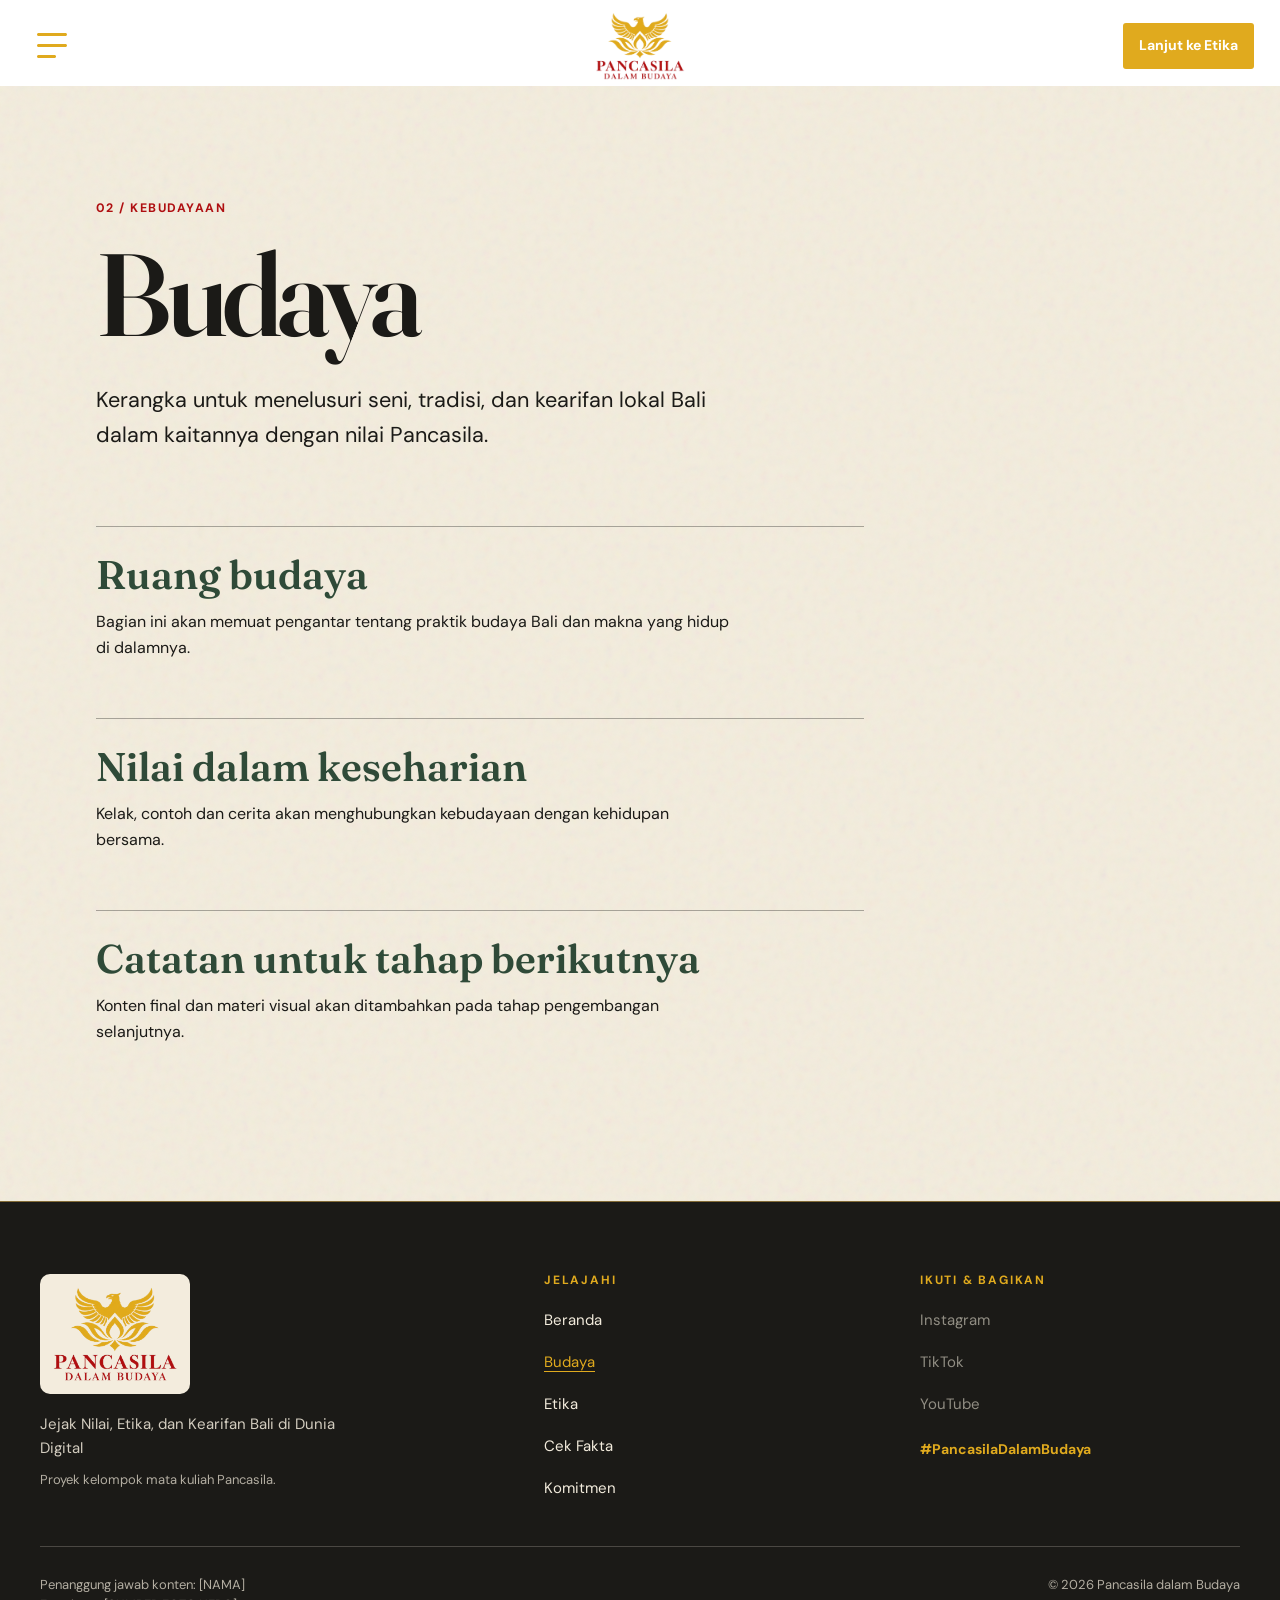
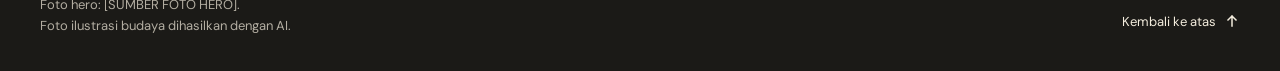
==== budaya.html @ e2a00310 "Tambahkan website Pancasila dalam Budaya" ====
<!doctype html>
<html lang="id">
<head>
  <meta charset="utf-8">
  <meta name="viewport" content="width=device-width, initial-scale=1">
  <meta name="theme-color" content="#F3ECDD">
  <title>Budaya | Pancasila dalam Budaya</title>
  <link rel="preconnect" href="https://fonts.googleapis.com"><link rel="preconnect" href="https://fonts.gstatic.com" crossorigin>
  <link href="https://fonts.googleapis.com/css2?family=DM+Sans:wght@400;500;600;700&family=Fraunces:opsz,wght@9..144,500;9..144,600;9..144,700&display=swap" rel="stylesheet">
  <link rel="stylesheet" href="css/style.css"><script src="js/content.js" defer></script><script src="js/script.js" defer></script>
</head>
<body><header id="site-header"></header><main class="page-shell">
  <p class="eyebrow">02 / Kebudayaan</p><h1>Budaya</h1>
  <p class="page-intro">Kerangka untuk menelusuri seni, tradisi, dan kearifan lokal Bali dalam kaitannya dengan nilai Pancasila.</p>
  <section class="placeholder-block"><h2>Ruang budaya</h2><p>Bagian ini akan memuat pengantar tentang praktik budaya Bali dan makna yang hidup di dalamnya.</p></section>
  <section class="placeholder-block"><h2>Nilai dalam keseharian</h2><p>Kelak, contoh dan cerita akan menghubungkan kebudayaan dengan kehidupan bersama.</p></section>
  <section class="placeholder-block"><h2>Catatan untuk tahap berikutnya</h2><p>Konten final dan materi visual akan ditambahkan pada tahap pengembangan selanjutnya.</p></section>
</main><footer id="site-footer"></footer></body></html>
---- css/style.css ----
:root {
  color-scheme: light;
  --kertas: #F3ECDD;
  --tinta: #1B1A17;
  --merah: #AF0F11;
  --emas: #E0AA1E;
  --emas-antik: #C9A24B;
  --emas-tua: #7A5A12;
  --emas-pucat: #EADBB0;
  --hijau: #2F4A38;
  --font-judul: "Fraunces", Georgia, "Times New Roman", serif;
  --font-isi: "DM Sans", Arial, sans-serif;
  --lebar-isi: 68rem;
  --tinggi-header: 80px;
}

* { box-sizing: border-box; }
html {
  scroll-behavior: smooth;
  scroll-padding-top: calc(var(--tinggi-header) + 12px);
}
body {
  min-width: 320px;
  margin: 0;
  color: var(--tinta);
  background-color: var(--kertas);
  background-image: url("data:image/svg+xml,%3Csvg viewBox='0 0 180 180' xmlns='http://www.w3.org/2000/svg'%3E%3Cfilter id='n'%3E%3CfeTurbulence type='fractalNoise' baseFrequency='.82' numOctaves='3' stitchTiles='stitch'/%3E%3C/filter%3E%3Crect width='100%25' height='100%25' filter='url(%23n)' opacity='.075'/%3E%3C/svg%3E");
  font-family: var(--font-isi);
  line-height: 1.65;
}
body.menu-open { overflow: hidden; }
a { color: inherit; }
button { font: inherit; }
:focus-visible { outline: 3px solid var(--hijau); outline-offset: 4px; }
.poleng-line {
  height: 5px;
  background-color: var(--kertas);
  background-image: conic-gradient(var(--tinta) 25%, var(--kertas) 0 50%, var(--tinta) 0 75%, var(--kertas) 0);
  background-size: 10px 10px;
}

.site-header {
  position: sticky;
  z-index: 20;
  top: 0;
  padding: 6px clamp(16px, 4vw, 56px) 0;
  background-color: #fff;
  transition: padding 220ms ease, box-shadow 220ms ease, background-color 220ms ease, backdrop-filter 220ms ease;
  animation: header-enter 1500ms cubic-bezier(.22, .61, .36, 1) both;
}
.site-header.is-compact { background-color: rgb(255 255 255 / 82%); -webkit-backdrop-filter: blur(8px); backdrop-filter: blur(8px); box-shadow: 0 2px 8px rgb(27 26 23 / 9%); }
@keyframes header-enter {
  from { opacity: 0; transform: translateY(-18px); }
  to { opacity: 1; transform: translateY(0); }
}
.site-header__bar {
  display: grid;
  grid-template-columns: 1fr auto 1fr;
  align-items: center;
  min-height: var(--tinggi-header);
  transition: min-height 220ms ease;
}
.site-header.is-compact .site-header__bar { min-height: 72px; }
.site-header__menu-button {
  display: inline-grid;
  place-items: center;
  justify-self: start;
  width: 48px;
  height: 48px;
  padding: 10px;
  border: 1px solid transparent;
  color: var(--tinta);
  background: transparent;
  cursor: pointer;
  transform: translateX(-25px);
  transition: transform 220ms ease, border-color 180ms ease, color 180ms ease;
}
.is-compact .site-header__menu-button { transform: translateX(0); }
.site-header__menu-button:hover { border-color: transparent; }
.menu-icon { position: relative; display: block; width: 30px; height: 30px; }
.menu-icon__image { display: block; width: 30px; height: 25px; object-fit: contain; transition: opacity 140ms ease; }
.menu-icon span {
  position: absolute;
  left: 0;
  width: 30px;
  height: 3px;
  background: currentColor;
  opacity: 0;
  transition: transform 220ms ease, top 220ms ease, opacity 160ms ease;
}
.menu-icon span:nth-of-type(1) { top: 6px; }
.menu-icon span:nth-of-type(2) { top: 14px; }
.menu-icon span:nth-of-type(3) { top: 22px; }
.site-header__menu-button:hover { color: var(--emas-tua); }
.site-header__menu-button[aria-expanded="true"] .menu-icon__image { opacity: 0; }
.site-header__menu-button[aria-expanded="true"] .menu-icon span { opacity: 1; }
.site-header__menu-button[aria-expanded="true"] .menu-icon span:nth-of-type(1) { top: 14px; transform: rotate(45deg); }
.site-header__menu-button[aria-expanded="true"] .menu-icon span:nth-of-type(2) { opacity: 0; }
.site-header__menu-button[aria-expanded="true"] .menu-icon span:nth-of-type(3) { top: 14px; transform: rotate(-45deg); }
.site-logo { position: relative; display: block; width: 225px; height: 68px; }
.site-logo img {
  position: absolute;
  inset: 0;
  display: block;
  width: 100%;
  height: 100%;
  object-fit: contain;
  transition: opacity 420ms cubic-bezier(.22, .61, .36, 1);
}
.site-logo__mark { opacity: 0; }
.is-compact .site-logo { width: 86px; height: 50px; }
.is-compact .site-logo__full { opacity: 0; }
.is-compact .site-logo__mark { opacity: 1; }
.site-header__cta {
  position: relative;
  justify-self: end;
  display: inline-flex;
  align-items: center;
  gap: 9px;
  min-height: 46px;
  padding: 9px 15px;
  overflow: hidden;
  border: 1px solid transparent;
  border-radius: 3px;
  color: #fff;
  background: var(--emas);
  text-decoration: none;
  font-size: .88rem;
  font-weight: 700;
  translate: 25px 0;
  transition: translate 220ms ease, background-color 180ms ease;
}
.is-compact .site-header__cta { translate: 0 0; }
.site-header__cta:hover {
  border-color: var(--emas);
  color: var(--emas);
  background-color: #fff;
}
.site-header__cta-arrow { display: none; width: 16px; height: 16px; }
.site-header__cta-short { display: none; }
.site-header__rule { display: none; }

.menu-panel {
  position: fixed;
  z-index: 19;
  inset: 0;
  display: flex;
  flex-direction: column;
  padding: max(115px, 16vh) clamp(24px, 12vw, 180px) 32px;
  overflow-y: auto;
  background-color: var(--kertas);
  background-image: url("data:image/svg+xml,%3Csvg viewBox='0 0 180 180' xmlns='http://www.w3.org/2000/svg'%3E%3Cfilter id='n'%3E%3CfeTurbulence type='fractalNoise' baseFrequency='.82' numOctaves='3' stitchTiles='stitch'/%3E%3C/filter%3E%3Crect width='100%25' height='100%25' filter='url(%23n)' opacity='.075'/%3E%3C/svg%3E");
  visibility: hidden;
  opacity: 0;
  transform: translateY(12px);
  transition: opacity 220ms ease, transform 220ms ease, visibility 220ms;
}
.menu-panel::before { position: absolute; top: 0; left: 0; right: 0; content: ""; height: 7px; background-image: conic-gradient(var(--tinta) 25%, var(--kertas) 0 50%, var(--tinta) 0 75%, var(--kertas) 0); background-size: 14px 14px; }
.menu-panel.is-open { visibility: visible; opacity: 1; transform: translateY(0); }
.menu-panel__nav { width: min(100%, 820px); margin: auto; }
.menu-panel__list { display: grid; gap: 2px; margin: 0; padding: 0; list-style: none; }
.menu-panel__link { display: flex; align-items: baseline; gap: clamp(18px, 4vw, 54px); width: fit-content; padding: 4px 0; text-decoration: none; }
.menu-panel__number { color: var(--merah); font-size: .8rem; font-weight: 700; letter-spacing: .08em; }
.menu-panel__label { font-family: var(--font-judul); font-size: clamp(2.1rem, 5.5vw, 4.3rem); line-height: 1.12; text-decoration: underline; text-decoration-color: transparent; text-decoration-thickness: 2px; text-underline-offset: 8px; transition: text-decoration-color 150ms ease; }
.menu-panel__link:hover .menu-panel__label, .menu-panel__link[aria-current="page"] .menu-panel__label { text-decoration-color: var(--merah); }
.menu-panel__link[aria-current="page"] .menu-panel__label::after { content: "  ·"; color: var(--merah); }
.menu-panel__footer { width: min(100%, 820px); margin: 30px auto 0; padding-top: 18px; border-top: 1px solid rgb(27 26 23 / 28%); }
.menu-panel__site-name { margin: 0; color: var(--merah); font-family: var(--font-judul); font-size: 1.3rem; }
.menu-panel__subtitle { max-width: 35rem; margin: 3px 0 0; font-size: .9rem; }

.home-hero {
  position: relative;
  display: flex;
  align-items: center;
  height: 78vh;
  height: 78svh;
  overflow: hidden;
  color: #fff;
  background: var(--tinta);
  isolation: isolate;
}
.home-hero__slides, .home-hero__shade { position: absolute; inset: 0; }
.home-hero__slides { overflow: hidden; z-index: -2; }
.home-hero__slide {
  position: absolute;
  inset: 0;
  background-position: center center;
  background-size: cover;
  opacity: 0;
  transform: scale(1);
  animation: hero-kenburn 24s linear infinite both;
}
.home-hero__slide--one { background-image: url("../assets/mainBackground1.jpg"); animation-delay: 0s; }
.home-hero__slide--two { background-image: url("../assets/mainBackground2.jpg"); animation-delay: -8s; }
.home-hero__slide--three { background-image: url("../assets/mainBackground3.jpg"); animation-delay: -16s; }
@keyframes hero-kenburn {
  0% { opacity: 0; transform: scale(1); }
  4% { opacity: 1; }
  29% { opacity: 1; transform: scale(1.13); }
  34% { opacity: 0; transform: scale(1.15); }
  100% { opacity: 0; transform: scale(1.15); }
}
.home-hero__shade { z-index: -1; background: rgb(27 26 23 / 37%); }
.home-hero__content { width: min(calc(100% - 48px), 1180px); margin: 0 auto; padding: 24px 0; text-align: center; }
.home-hero__content > * { opacity: 0; animation: hero-content-enter 850ms cubic-bezier(.22, .61, .36, 1) both; }
.home-hero__content > :nth-child(1) { animation-delay: 120ms; }
.home-hero__content > :nth-child(2) { animation-delay: 280ms; }
.home-hero__content > :nth-child(3) { animation-delay: 440ms; }
.home-hero__content > :nth-child(4) { animation-delay: 600ms; }
@keyframes hero-content-enter {
  from { opacity: 0; transform: translateY(18px); }
  to { opacity: 1; transform: translateY(0); }
}
.home-hero__eyebrow { margin: 0 0 18px; color: #f4d995; font-size: .875rem; font-weight: 700; letter-spacing: .16em; text-transform: uppercase; }
.home-hero__content h1 { max-width: 100%; margin: 0 auto; font-size: clamp(3rem, 6.5vw, 6rem); letter-spacing: -.015em; line-height: .98; }
.home-hero__subtitle { max-width: 34rem; margin: 24px auto 30px; font-size: clamp(1rem, 1.2vw, 1.125rem); line-height: 1.5; }
.home-hero__link { display: inline-flex; align-items: center; gap: 18px; min-height: 48px; padding: 10px 16px; border: 1px solid #fff; border-radius: 3px; color: #fff; text-decoration: none; font-size: .95rem; font-weight: 700; transition: color 180ms ease, background-color 180ms ease, border-color 180ms ease; }
.home-hero__link:hover { border-color: var(--emas); color: #fff; background: var(--emas); }
.isu {
  scroll-margin-top: calc(var(--tinggi-header) + 18px);
  padding: clamp(96px, 10vw, 120px) 20px;
  background: #fff;
}
.isu__inner { width: min(100%, 1100px); margin-inline: auto; }
.isu__layout { display: grid; grid-template-columns: 1fr; gap: 48px; }
.isu__intro { width: min(100%, 900px); margin-inline: auto; text-align: center; }
.isu__eyebrow, .isu__closing-label { margin: 0 0 18px; color: var(--emas-tua); font-size: .75rem; font-weight: 700; letter-spacing: .16em; line-height: 1.4; text-transform: uppercase; }
.isu__title { margin: 0; color: var(--tinta); font-family: var(--font-judul); font-size: clamp(2.25rem, 5vw, 4rem); font-weight: 600; letter-spacing: -.045em; line-height: 1; }
.isu__lead { margin: 22px 0 24px; color: rgb(27 26 23 / 75%); font-size: 1rem; line-height: 1.7; }
.isu__accent { width: 64px; height: 2px; margin-inline: auto; background: var(--emas-antik); }
.isu__items { display: grid; grid-template-columns: repeat(3, minmax(0, 1fr)); gap: 20px; align-items: stretch; }
.isu__card { display: flex; min-width: 0; height: 100%; flex-direction: column; gap: 20px; padding: clamp(20px, 2.5vw, 30px); border: 1px solid rgb(27 26 23 / 14%); border-left: 3px solid var(--emas); border-radius: 4px; background: var(--kertas); transition: border-color 250ms ease; }
.isu__card:hover { border-color: var(--emas-antik); border-left-color: var(--emas); }
.isu__number { color: var(--emas-antik); font-family: var(--font-judul); font-size: 4rem; font-weight: 500; letter-spacing: -.08em; line-height: .95; }
.isu__body { display: flex; min-width: 0; flex: 1; flex-direction: column; gap: 20px; }
.isu__card-title { margin: 0; color: var(--tinta); font-family: var(--font-judul); font-size: 1.6rem; font-weight: 600; letter-spacing: -.02em; line-height: 1.12; }
.isu__text { margin: 0; font-size: .95rem; line-height: 1.7; }
.isu__footer { display: flex; min-width: 0; flex-direction: column; margin-top: auto; border-top: 1px solid rgb(27 26 23 / 15%); }
.isu__toggle { display: flex; width: 100%; min-height: 48px; align-items: center; justify-content: space-between; gap: 12px; padding: 0; border: 0; color: var(--emas-tua); background: transparent; font: inherit; font-size: 12px; font-weight: 700; letter-spacing: .14em; line-height: 1.4; text-align: left; text-transform: uppercase; cursor: pointer; }
.isu__toggle:hover { color: var(--merah); }
.isu__toggle:focus-visible { outline: 2px solid var(--merah); outline-offset: 3px; }
.isu__toggle-chevron { width: 16px; height: 16px; flex: 0 0 auto; transition: transform 300ms ease; will-change: transform; }
.isu__toggle:hover .isu__toggle-chevron { transform: translateY(2px); }
.isu__panel { display: grid; min-width: 0; grid-template-rows: 0fr; transition: grid-template-rows 350ms cubic-bezier(.2, .7, .2, 1); }
.isu__panel-inner { min-width: 0; min-height: 0; overflow: hidden; padding-top: 16px; contain: layout paint; opacity: 0; transform: translateY(-6px); transition: opacity 250ms cubic-bezier(.2, .7, .2, 1), transform 350ms cubic-bezier(.2, .7, .2, 1); }
.isu__card[data-open="true"] .isu__panel { grid-template-rows: 1fr; }
.isu__card[data-open="true"] .isu__panel-inner { opacity: 1; transform: translateY(0); transition-delay: 80ms, 0ms; }
.isu__card[data-open="true"] .isu__footer { border-color: var(--emas-antik); }
.isu__card[data-open="true"] .isu__toggle-chevron { transform: rotate(180deg); }
.isu__card[data-open="true"] .isu__toggle:hover .isu__toggle-chevron { transform: rotate(180deg) translateY(-2px); }
.isu__data { display: flex; width: 100%; min-width: 0; flex-direction: column; align-items: flex-start; justify-content: flex-start; color: var(--tinta); background: transparent; }
.isu__data-label { display: block; margin-bottom: 6px; color: var(--emas-tua); font-size: .68rem; font-weight: 700; letter-spacing: .12em; }
.isu__data-text { display: block; color: var(--tinta); font-size: 14px; line-height: 1.55; overflow-wrap: anywhere; }
.isu__data-text strong { font-weight: 700; }
.isu__source { margin: 7px 0 0; color: rgb(27 26 23 / 70%); font-size: 12px; line-height: 1.5; overflow-wrap: anywhere; }
.isu__source a { color: var(--merah); text-decoration-line: underline; text-decoration-color: rgb(175 15 17 / 45%); text-decoration-thickness: 1px; text-underline-offset: 2px; }
.isu__source a:hover { text-decoration-color: currentColor; }
.isu__source a:focus-visible { outline: 2px solid var(--merah); outline-offset: 2px; }
.isu__sila { display: flex; min-width: 0; align-items: center; gap: 12px; margin-top: 20px; }
.isu__sila-tag { display: inline-block; flex: 0 0 auto; padding: 2px 7px; border: 1px solid var(--merah); color: var(--merah); font-size: .67rem; font-weight: 700; letter-spacing: .1em; text-transform: uppercase; }
.isu__sila-text { min-width: 0; flex: 1; color: var(--tinta); font-size: 14px; line-height: 1.45; }
.isu__note { grid-column: 1 / -1; margin: 0; color: rgb(27 26 23 / 70%); font-size: 12px; line-height: 1.5; text-align: center; }
@media (max-width: 900px) {
  .isu__footer { display: flex; }
}
.budaya { padding: clamp(96px, 10vw, 120px) 20px; background: var(--kertas); }
.budaya__inner { width: min(100%, 1200px); margin-inline: auto; }
.budaya__header { display: flex; flex-direction: column; align-items: center; text-align: center; }
.budaya__eyebrow { margin: 0 0 16px; color: var(--emas-tua); font-size: .75rem; font-weight: 700; letter-spacing: .16em; text-transform: uppercase; }
.budaya__title { width: min(100%, 820px); margin: 0; color: var(--tinta); font-family: var(--font-judul); font-size: clamp(2.25rem, 4.5vw, 3.75rem); font-weight: 600; letter-spacing: -.04em; line-height: 1.04; text-wrap: balance; }
.budaya__intro { display: flex; width: 100%; flex-direction: column; align-items: center; gap: 28px; margin-top: 24px; }
.budaya__intro p { width: min(100%, 820px); margin: 0; color: var(--tinta); font-size: 17px; line-height: 1.7; }
.budaya__button { display: inline-flex; min-height: 48px; align-items: center; justify-content: center; gap: 16px; padding: 11px 17px; border: 1px solid var(--emas); border-radius: 3px; color: var(--tinta); background: var(--emas); font-size: .9rem; font-weight: 700; text-decoration: none; }
.budaya__button svg { width: 18px; height: 18px; }
.budaya__button:hover, .budaya__button:focus-visible { border-color: var(--merah); color: var(--kertas); background: var(--merah); }
.budaya__panels { display: grid; grid-template-columns: repeat(4, minmax(0, 1fr)); gap: 20px; align-items: start; margin-top: 60px; }
.budaya__panel { position: relative; height: 480px; min-width: 0; overflow: hidden; border-radius: 10px; background: var(--emas-pucat); opacity: 0; transform: translateY(16px); transition: opacity 600ms ease, transform 600ms ease; }
.budaya__panel:nth-child(even) { height: 420px; margin-top: 56px; }
.budaya__panel:nth-child(2) { transition-delay: 80ms; }
.budaya__panel:nth-child(3) { transition-delay: 160ms; }
.budaya__panel:nth-child(4) { transition-delay: 240ms; }
.budaya__panel.is-visible { opacity: 1; transform: translateY(0); }
.budaya__panel:focus-visible { outline: 2px solid var(--merah); outline-offset: 4px; }
.budaya__image-wrap, .budaya__photo, .budaya__placeholder, .budaya__overlay { position: absolute; inset: 0; width: 100%; height: 100%; }
.budaya__photo { display: block; object-fit: cover; transform: scale(1); transition: transform 500ms cubic-bezier(.2, .7, .2, 1); will-change: transform; }
.budaya__placeholder { display: grid; padding: 20px; place-items: center; color: var(--tinta); background: var(--emas-pucat); font-size: .78rem; letter-spacing: .04em; text-align: center; }
.budaya__image-wrap.is-missing .budaya__photo { visibility: hidden; }
.budaya__image-wrap:not(.is-missing) .budaya__placeholder { visibility: hidden; }
.budaya__overlay { background: linear-gradient(180deg, rgb(27 26 23 / 0%) 20%, rgb(27 26 23 / 32%) 52%, rgb(27 26 23 / 86%) 100%); opacity: .94; transition: opacity 320ms cubic-bezier(.2, .7, .2, 1); }
.budaya__content { position: absolute; z-index: 1; right: 22px; bottom: 24px; left: 22px; display: flex; flex-direction: column; gap: 16px; color: var(--kertas); }
.budaya__base { min-width: 0; }
.budaya__type { margin: 0 0 9px; color: var(--emas); font-size: 12px; font-weight: 700; letter-spacing: .16em; text-transform: uppercase; }
.budaya__name { margin: 0 0 8px; color: var(--kertas); font-family: var(--font-judul); font-size: 1.75rem; font-weight: 600; line-height: 1.1; }
.budaya__description { margin: 0; color: var(--kertas); font-size: 14px; line-height: 1.55; }
.budaya__reveal { display: flex; min-width: 0; flex-direction: column; align-items: flex-start; gap: 10px; }
.budaya__sila { flex: 0 0 auto; padding: 3px 7px; border: 1px solid var(--kertas); color: var(--kertas); font-size: .66rem; font-weight: 700; letter-spacing: .08em; text-transform: uppercase; opacity: 0; transform: translateY(8px); transition: opacity 320ms cubic-bezier(.2, .7, .2, 1), transform 320ms cubic-bezier(.2, .7, .2, 1); }
.budaya__pesan { width: 100%; margin: 0; color: var(--kertas); font-size: 14px; line-height: 1.45; overflow-wrap: normal; word-break: normal; opacity: 0; transform: translateY(8px); transition: opacity 320ms cubic-bezier(.2, .7, .2, 1), transform 320ms cubic-bezier(.2, .7, .2, 1); }
.budaya__panel:focus-within .budaya__sila, .budaya__panel:focus-within .budaya__pesan { opacity: 1; transform: translateY(0); }
.budaya__panel:focus-within .budaya__pesan { transition-delay: 70ms; }
@media (hover: hover) and (min-width: 901px) {
  .budaya__panel:hover .budaya__photo { transform: scale(1.04); }
  .budaya__panel:hover .budaya__overlay { opacity: 1; }
  .budaya__panel:hover .budaya__sila, .budaya__panel:hover .budaya__pesan { opacity: 1; transform: translateY(0); transition-delay: 0ms; }
  .budaya__panel:hover .budaya__pesan { transition-delay: 70ms; }
  .budaya__panel:focus-within .budaya__photo { transform: scale(1.04); }
}
.budaya__panel:focus-within .budaya__overlay { opacity: 1; }
.etika { padding: clamp(96px, 10vw, 120px) 20px; background: #fff; }
.etika__inner { width: min(100%, 1000px); margin-inline: auto; }
.etika__header { display: flex; flex-direction: column; align-items: center; text-align: center; }
.etika__row.is-visible { opacity: 1; transform: translateY(0); }
.etika__eyebrow { margin: 0 0 16px; color: var(--emas-tua); font-size: 12px; font-weight: 700; letter-spacing: .16em; text-transform: uppercase; }
.etika__title { width: min(100%, 820px); margin: 0; color: var(--tinta); font-family: var(--font-judul); font-size: clamp(2.25rem, 4.5vw, 3.75rem); font-weight: 600; letter-spacing: -.04em; line-height: 1.04; text-wrap: balance; }
.etika__intro { width: min(100%, 640px); margin: 22px 0 0; color: rgb(27 26 23 / 80%); font-size: 17px; line-height: 1.7; }
.etika__list { margin-top: 56px; }
.etika__row { position: relative; display: grid; grid-template-columns: 140px minmax(0, 1fr) 150px; gap: 24px; align-items: start; padding: 40px 0; border-top: 1px solid rgb(27 26 23 / 15%); opacity: 0; transform: translateY(16px); transition: opacity 600ms ease, transform 600ms ease; }
.etika__row:nth-child(1) { transition-delay: 100ms; }
.etika__row:nth-child(2) { transition-delay: 200ms; }
.etika__row:nth-child(3) { transition-delay: 300ms; }
.etika__row:last-child { border-bottom: 1px solid rgb(27 26 23 / 15%); }
.etika__row::after { position: absolute; right: 0; bottom: -1px; left: 0; height: 2px; background: var(--emas-antik); content: ""; transform: scaleX(0); transform-origin: left center; transition: transform 450ms cubic-bezier(.2, .7, .2, 1); }
.etika__row:focus-visible { outline: 2px solid var(--merah); outline-offset: 4px; }
.etika__number { color: var(--emas-antik); font-family: var(--font-judul); font-size: 4.5rem; font-weight: 500; letter-spacing: -.07em; line-height: .95; transition: color 250ms ease; }
.etika__main { min-width: 0; }
.etika__row-title { margin: 0 0 10px; color: var(--tinta); font-family: var(--font-judul); font-size: 1.75rem; font-weight: 600; letter-spacing: -.02em; line-height: 1.15; transform: translateX(0); transition: transform 320ms cubic-bezier(.2, .7, .2, 1); }
.etika__text { max-width: 520px; margin: 0; color: var(--tinta); font-size: 16px; line-height: 1.7; }
.etika__sila { justify-self: end; padding: 4px 8px; border: 1px solid var(--merah); color: var(--merah); font-size: 12px; font-weight: 700; letter-spacing: .08em; line-height: 1.3; text-transform: uppercase; }
@media (hover: hover) and (min-width: 901px) {
  .etika__row:hover .etika__number, .etika__row:focus-within .etika__number { color: var(--emas); }
  .etika__row:hover .etika__row-title, .etika__row:focus-within .etika__row-title { transform: translateX(8px); }
  .etika__row:hover::after, .etika__row:focus-within::after { transform: scaleX(1); }
}
.etika__closing { display: flex; flex-direction: column; align-items: center; margin-top: 48px; text-align: center; }
.etika__closing-text { width: min(100%, 640px); margin: 0; color: rgb(27 26 23 / 85%); font-family: var(--font-judul); font-size: 1.25rem; font-style: italic; line-height: 1.55; }
.etika__closing-rule { width: 48px; height: 2px; margin-top: 22px; background: var(--emas-antik); }
.etika__button { display: inline-flex; min-height: 48px; align-items: center; justify-content: center; gap: 16px; margin-top: 32px; padding: 11px 17px; border: 1px solid var(--emas); border-radius: 3px; color: var(--tinta); background: var(--emas); font-size: .9rem; font-weight: 700; text-decoration: none; }
.etika__button svg { width: 18px; height: 18px; }
.etika__button:hover, .etika__button:focus-visible { border-color: var(--merah); color: var(--kertas); background: var(--merah); }
.cekfakta { padding: clamp(96px, 10vw, 120px) 20px; color: var(--kertas); background: var(--tinta); }
.cekfakta__inner-wrap { width: min(100%, 1000px); margin-inline: auto; }
.cekfakta__header { display: flex; flex-direction: column; align-items: center; text-align: center; }
.cekfakta__card.is-visible { opacity: 1; transform: translateY(0); }
.cekfakta__eyebrow { margin: 0 0 16px; color: var(--emas); font-size: 12px; font-weight: 700; letter-spacing: .16em; text-transform: uppercase; }
.cekfakta__title { width: min(100%, 820px); margin: 0; color: var(--kertas); font-family: var(--font-judul); font-size: clamp(2.25rem, 4.5vw, 3.75rem); font-weight: 600; letter-spacing: -.04em; line-height: 1.04; text-wrap: balance; }
.cekfakta__intro { width: min(100%, 640px); margin: 22px 0 0; color: rgb(243 236 221 / 85%); font-size: 17px; line-height: 1.7; }
.cekfakta__card { width: min(100%, 720px); margin: 56px auto 0; perspective: 1200px; opacity: 0; transform: translateY(16px); transition: opacity 600ms ease, transform 600ms ease; transition-delay: 100ms; }
.cekfakta__inner { display: grid; transform-style: preserve-3d; transition: transform 700ms cubic-bezier(.2, .7, .2, 1); will-change: transform; }
.cekfakta__card.is-flipped .cekfakta__inner { transform: rotateY(180deg); }
.cekfakta__face { grid-area: 1 / 1; display: flex; min-width: 0; min-height: 380px; flex-direction: column; padding: 40px; overflow: hidden; border: 1px solid var(--emas-antik); border-radius: 12px; backface-visibility: hidden; -webkit-backface-visibility: hidden; }
.cekfakta__face--front { color: var(--tinta); background: var(--kertas); }
.cekfakta__face--back { color: var(--tinta); background: #fff; transform: rotateY(180deg); }
.cekfakta__claim-label { margin: 0 0 20px; color: var(--emas-tua); font-size: 12px; font-weight: 700; letter-spacing: .14em; text-transform: uppercase; }
.cekfakta__claim { position: relative; margin: 0; padding-left: 32px; color: var(--tinta); font-family: var(--font-judul); font-size: 1.75rem; line-height: 1.35; }
.cekfakta__claim::before { position: absolute; top: -24px; left: -2px; color: var(--emas-antik); content: "“"; font-family: var(--font-judul); font-size: 5rem; line-height: 1; }
.cekfakta__question { margin: 24px 0 0; color: rgb(27 26 23 / 80%); font-size: 15px; }
.cekfakta__choices { display: flex; gap: 14px; margin-top: auto; padding-top: 28px; }
.cekfakta__choice { min-width: 140px; min-height: 48px; padding: 10px 20px; border: 1.5px solid var(--tinta); border-radius: 4px; color: var(--tinta); background: transparent; font-size: 15px; font-weight: 700; cursor: pointer; }
.cekfakta__choice:hover, .cekfakta__choice:focus-visible { color: var(--kertas); background: var(--tinta); }
.cekfakta__choice:focus-visible, .cekfakta__retry:focus-visible, .cekfakta__source a:focus-visible { outline: 2px solid var(--merah); outline-offset: 4px; }
.cekfakta__result-row { display: flex; flex-wrap: wrap; align-items: center; gap: 12px; margin-bottom: 20px; }
.cekfakta__verdict { display: inline-flex; min-height: 30px; align-items: center; padding: 4px 10px; color: var(--kertas); font-size: 12px; font-weight: 700; letter-spacing: .1em; }
.cekfakta__verdict--hoaks { background: var(--merah); }
.cekfakta__verdict--fakta { background: var(--hijau); }
.cekfakta__guess-result { margin: 0; color: var(--tinta); font-size: 15px; font-weight: 700; }
.cekfakta__facts-title, .cekfakta__steps-title { margin: 0 0 8px; color: var(--tinta); font-family: var(--font-judul); font-size: 1.25rem; font-weight: 600; line-height: 1.2; }
.cekfakta__explanation { margin: 0 0 18px; color: var(--tinta); font-size: 16px; line-height: 1.65; }
.cekfakta__steps { margin: 0 0 18px; padding-left: 22px; color: var(--tinta); font-size: 16px; line-height: 1.55; }
.cekfakta__steps li + li { margin-top: 4px; }
.cekfakta__back-footer { display: flex; flex-wrap: wrap; align-items: center; justify-content: space-between; gap: 12px; margin-top: auto; padding-top: 8px; }
.cekfakta__source { margin: 0; color: var(--tinta); font-size: 12px; line-height: 1.5; overflow-wrap: anywhere; }
.cekfakta__source a { color: var(--merah); text-decoration: underline; text-decoration-color: rgb(175 15 17 / 45%); text-underline-offset: 2px; }
.cekfakta__source a:hover { text-decoration-color: currentColor; }
.cekfakta__retry { display: inline-flex; align-items: center; gap: 7px; padding: 4px 0; border: 0; color: var(--tinta); background: transparent; font-size: 14px; cursor: pointer; }
.cekfakta__retry svg { width: 17px; height: 17px; }
.cekfakta__closing { display: flex; flex-direction: column; align-items: center; margin-top: 40px; text-align: center; }
.cekfakta__closing-text { width: min(100%, 640px); margin: 0; color: rgb(243 236 221 / 80%); font-size: 15px; line-height: 1.6; }
.cekfakta__button { display: inline-flex; min-height: 48px; align-items: center; justify-content: center; gap: 16px; margin-top: 24px; padding: 11px 17px; border: 1px solid var(--emas); border-radius: 3px; color: var(--tinta); background: var(--emas); font-size: .9rem; font-weight: 700; text-decoration: none; }
.cekfakta__button svg { width: 18px; height: 18px; }
.cekfakta__button:hover, .cekfakta__button:focus-visible { border-color: var(--kertas); color: var(--tinta); background: var(--kertas); }
.cekfakta__live { position: absolute; width: 1px; height: 1px; padding: 0; overflow: hidden; clip: rect(0, 0, 0, 0); white-space: nowrap; clip-path: inset(50%); }
.komitmen { padding: clamp(96px, 10vw, 120px) 20px; background: var(--kertas); }
.komitmen__inner { display: grid; grid-template-columns: minmax(0, 1.22fr) minmax(0, 1fr); align-items: center; gap: 80px; width: min(100%, 1100px); margin-inline: auto; }
.komitmen__content { opacity: 1; transform: none; transition: none; }
.komitmen__preview { opacity: 0; transform: translateY(16px); transition: opacity 600ms ease, transform 600ms ease; }
.komitmen__preview.is-visible { opacity: 1; transform: translateY(0); }
.komitmen__preview { position: relative; justify-self: center; width: 100%; margin: 0; transition-delay: 120ms; }
.komitmen__header { color: var(--tinta); }
.komitmen__eyebrow { margin: 0 0 16px; color: var(--emas-tua); font-size: 12px; font-weight: 700; letter-spacing: .16em; text-transform: uppercase; }
.komitmen__title { max-width: 15ch; margin: 0; color: var(--tinta); font-family: var(--font-judul); font-size: clamp(2.25rem, 4.5vw, 3.5rem); font-weight: 600; letter-spacing: -.04em; line-height: 1.04; text-wrap: balance; }
.komitmen__intro { max-width: 480px; margin: 20px 0 30px; color: rgb(27 26 23 / 80%); font-size: 17px; line-height: 1.7; }
.komitmen__form { display: flex; flex-direction: column; gap: 22px; }
.komitmen__fieldset { min-width: 0; margin: 0; padding: 0; border: 0; }
.komitmen__legend, .komitmen__label { display: block; margin: 0 0 12px; padding: 0; color: var(--tinta); font-size: 14px; font-weight: 700; }
.komitmen__option { position: relative; display: grid; min-height: 56px; grid-template-columns: 18px minmax(0, 1fr); align-items: center; gap: 12px; margin-top: 8px; padding: 12px 14px; border: 1px solid rgb(27 26 23 / 20%); border-radius: 8px; background: #fff; cursor: pointer; }
.komitmen__option:hover { border-color: var(--emas-antik); }
.komitmen__option.is-selected { border: 1.5px solid var(--merah); }
.komitmen__option:focus-within { outline: 2px solid var(--merah); outline-offset: 3px; }
.komitmen__option input { position: absolute; width: 1px; height: 1px; margin: -1px; overflow: hidden; clip: rect(0, 0, 0, 0); clip-path: inset(50%); white-space: nowrap; }
.komitmen__indicator { position: relative; width: 18px; height: 18px; border: 1.5px solid var(--tinta); border-radius: 50%; }
.komitmen__indicator::after { position: absolute; inset: 4px; border-radius: 50%; background: var(--merah); content: ""; transform: scale(0); transition: transform 150ms ease; }
.komitmen__option.is-selected .komitmen__indicator { border-color: var(--merah); }
.komitmen__option.is-selected .komitmen__indicator::after { transform: scale(1); }
.komitmen__option-text { color: var(--tinta); font-size: 14px; line-height: 1.5; }
.komitmen__name-field { min-width: 0; }
.komitmen__label { margin-bottom: 8px; }
.komitmen__input { display: block; width: 100%; min-height: 48px; padding: 10px 12px; border: 1px solid rgb(27 26 23 / 30%); border-radius: 8px; color: var(--tinta); background: #fff; font: inherit; }
.komitmen__input:focus { border-color: var(--merah); }
.komitmen__privacy { margin: 7px 0 0; color: rgb(27 26 23 / 70%); font-size: 12px; line-height: 1.5; }
.komitmen__button { display: inline-flex; min-height: 48px; align-items: center; justify-content: center; align-self: flex-start; gap: 16px; margin-top: 6px; padding: 11px 17px; border: 1px solid var(--emas); border-radius: 3px; color: var(--tinta); background: var(--emas); font-size: .9rem; font-weight: 700; text-decoration: none; }
.komitmen__button svg { width: 18px; height: 18px; }
.komitmen__button:hover, .komitmen__button:focus-visible { border-color: var(--merah); color: var(--kertas); background: var(--merah); }
.komitmen__card { position: relative; display: flex; width: min(100%, 300px); aspect-ratio: 9 / 16; flex-direction: column; justify-content: space-between; margin: 0 auto; padding: 28px; border: 1px solid var(--emas-antik); border-radius: 14px; color: var(--kertas); background: var(--tinta); box-shadow: 0 8px 20px rgb(27 26 23 / 12%); transform: rotate(-2deg); transition: transform 600ms ease; }
.komitmen__logo { display: block; width: 72px; height: 44px; align-self: center; object-fit: contain; }
.komitmen__card-center { display: flex; flex-direction: column; align-items: center; text-align: center; }
.komitmen__pledge-title { max-width: 12ch; margin: 0; color: var(--kertas); font-family: var(--font-judul); font-size: 1.6rem; font-weight: 500; line-height: 1.25; }
.komitmen__rule { width: 40px; height: 2px; margin: 20px 0; background: var(--emas-antik); }
.komitmen__pledge { display: -webkit-box; min-height: 4.8em; margin: 0; overflow: hidden; color: rgb(243 236 221 / 90%); font-size: 15px; line-height: 1.6; text-align: center; text-overflow: ellipsis; -webkit-box-orient: vertical; -webkit-line-clamp: 3; opacity: 1; transition: opacity 200ms ease; }
.komitmen__pledge.is-changing { opacity: 0; }
.komitmen__card-footer { display: flex; flex-direction: column; align-items: center; text-align: center; }
.komitmen__name { width: 100%; min-height: 1.8em; margin: 0 0 7px; overflow: hidden; color: var(--emas); font-family: var(--font-judul); font-size: 1.25rem; font-style: italic; line-height: 1.4; text-overflow: ellipsis; white-space: nowrap; }
.komitmen__hashtag { margin: 0; color: rgb(243 236 221 / 70%); font-size: 12px; letter-spacing: .12em; }
.komitmen__caption { position: absolute; top: calc(100% + 12px); left: 0; width: 100%; color: rgb(27 26 23 / 70%); font-size: 12px; line-height: 1.4; text-align: center; }
.komitmen__name-announcement { position: absolute; width: 1px; height: 1px; padding: 0; overflow: hidden; clip: rect(0, 0, 0, 0); white-space: nowrap; clip-path: inset(50%); }
.penutup { padding: clamp(120px, 13vw, 160px) 20px; background: #fff; }
.penutup__inner { display: flex; width: min(100%, 820px); flex-direction: column; align-items: center; margin-inline: auto; text-align: center; }
.penutup__item { opacity: 0; transform: translateY(16px); transition: opacity 600ms ease, transform 600ms ease; }
.penutup__item.is-visible { opacity: 1; transform: translateY(0); }
.penutup__item:nth-child(1) { transition-delay: 0ms; }
.penutup__item:nth-child(2) { transition-delay: 100ms; }
.penutup__item:nth-child(3) { transition-delay: 200ms; }
.penutup__item:nth-child(4) { transition-delay: 300ms; }
.penutup__item:nth-child(5) { transition-delay: 400ms; }
.penutup__rule { width: 48px; height: 2px; margin-bottom: 30px; background: var(--emas-antik); }
.penutup__title { max-width: 100%; margin: 0; color: var(--tinta); font-family: var(--font-judul); font-size: clamp(2.5rem, 6vw, 4.75rem); font-weight: 600; letter-spacing: -.045em; line-height: 1.05; text-wrap: balance; }
.penutup__highlight { color: var(--merah); }
.penutup__copy { width: min(100%, 600px); margin: 28px 0 0; color: rgb(27 26 23 / 80%); font-size: 18px; line-height: 1.75; }
.penutup__cta { display: inline-flex; width: fit-content; min-height: 52px; align-items: center; justify-content: center; gap: 16px; margin-top: 40px; padding: 12px 20px; border: 1px solid var(--emas); border-radius: 3px; color: var(--tinta); background: var(--emas); font-size: .95rem; font-weight: 700; text-decoration: none; }
.penutup__cta svg { width: 18px; height: 18px; }
.penutup__cta:hover, .penutup__cta:focus-visible { border-color: var(--merah); color: var(--kertas); background: var(--merah); }
.penutup__share { margin: 20px 0 0; color: rgb(27 26 23 / 70%); font-size: 14px; line-height: 1.6; }
.penutup__share strong { color: var(--merah); font-weight: 700; }
.isu__closing {
  --heritage-ivory: #F5F1E8;
  --heritage-charcoal: #24231F;
  --heritage-gold: #B58A32;
  --heritage-gold-text: var(--emas-tua);
  --heritage-stone: #827C72;
  --heritage-muted: #6B665E;
  --heritage-clay: #A65F46;
  position: relative;
  margin-top: clamp(56px, 8vw, 88px);
  padding: clamp(30px, 6vw, 72px) clamp(8px, 3vw, 32px) clamp(24px, 4vw, 48px);
  overflow: hidden;
  color: var(--heritage-charcoal);
  background: var(--heritage-ivory);
}
.isu__closing::before {
  position: absolute;
  z-index: 0;
  inset: 0;
  background-image: linear-gradient(90deg, rgb(245 241 232 / 98%) 0%, rgb(245 241 232 / 92%) 34%, rgb(245 241 232 / 54%) 52%, rgb(245 241 232 / 0%) 68%), url("../assets/identitasNasional.jpg");
  background-position: center, center bottom;
  background-size: 100% 100%, cover;
  background-repeat: no-repeat;
  content: "";
  pointer-events: none;
}
.isu__closing-layout { position: relative; z-index: 1; display: grid; grid-template-columns: minmax(0, 1.08fr) minmax(280px, .92fr); gap: clamp(32px, 7vw, 96px); align-items: center; max-width: 1040px; margin-inline: auto; }
.isu__closing-content { position: relative; z-index: 1; max-width: 600px; }
.isu__closing-label { display: flex; align-items: center; gap: 11px; margin: 0 0 23px; color: var(--heritage-gold-text); font-size: .72rem; font-weight: 700; letter-spacing: .17em; }
.isu__closing-index { padding-right: 11px; border-right: 1px solid rgb(181 138 50 / 65%); color: var(--heritage-muted); font-size: .68rem; letter-spacing: .12em; }
.isu__closing-title { max-width: 14ch; margin: 0 0 20px; color: var(--heritage-charcoal); font-family: var(--font-judul); font-size: clamp(2.2rem, 4.4vw, 3.5rem); font-weight: 500; letter-spacing: -.04em; line-height: 1.05; }
.isu__closing-copy { max-width: 570px; margin: 0; color: var(--heritage-charcoal); font-size: 1rem; font-weight: 500; line-height: 1.8; }
.isu__closing-highlight { color: var(--heritage-gold-text); font-weight: 600; }
.isu__closing-rule { position: absolute; z-index: 1; right: clamp(18px, 4vw, 48px); bottom: 15px; width: 54px; height: 1px; background: var(--heritage-gold); opacity: .65; }
.home-hero__scroll {
  position: absolute;
  z-index: 1;
  bottom: 20px;
  left: 50%;
  display: grid;
  width: 44px;
  height: 44px;
  place-items: center;
  color: #fff;
  background: transparent;
  transform: translateX(-50%);
  animation: arrow-float 1.8s ease-in-out infinite;
}
.home-hero__scroll img { display: block; width: 26px; height: 26px; object-fit: contain; filter: brightness(0) invert(1); }
@keyframes arrow-float {
  0%, 100% { margin-bottom: 0; }
  50% { margin-bottom: 8px; }
}
.home-content { scroll-margin-top: 12px; }
.home-content { background-color: #fff; }
.page-shell { width: min(calc(100% - 40px), var(--lebar-isi)); min-height: 105vh; margin: 0 auto; padding: clamp(48px, 9vw, 112px) 0 100px; }
.eyebrow { margin: 0 0 12px; color: var(--merah); font-size: .77rem; font-weight: 700; letter-spacing: .12em; text-transform: uppercase; }
h1, h2 { font-family: var(--font-judul); font-weight: 600; line-height: 1.1; }
.page-shell h1 { max-width: 13ch; margin: 0; font-size: clamp(3.2rem, 10vw, 7.3rem); letter-spacing: -.045em; }
.page-intro { max-width: 42rem; margin: 24px 0 72px; font-size: clamp(1.08rem, 2vw, 1.35rem); line-height: 1.65; }
.placeholder-block { max-width: 48rem; margin: 0 0 56px; padding: 26px 0 0; border-top: 1px solid rgb(27 26 23 / 35%); }
.placeholder-block h2 { margin: 0 0 12px; color: var(--hijau); font-size: clamp(1.7rem, 4vw, 2.5rem); }
.placeholder-block p { max-width: 40rem; margin: 0; }
.footer { padding: 72px 20px 32px; border-top: 1px solid rgb(201 162 75 / 60%); color: var(--kertas); background: var(--tinta); }
.footer__inner { width: min(100%, 1200px); margin-inline: auto; }
.footer__columns { display: grid; grid-template-columns: 1.4fr 1fr 1fr; gap: 56px; }
.footer__logo-box { display: inline-flex; min-height: 120px; align-items: center; padding: 12px; border-radius: 10px; background: var(--kertas); }
.footer__logo { display: block; width: auto; max-width: 280px; height: 96px; object-fit: contain; }
.footer__subtitle { max-width: 320px; margin: 18px 0 10px; color: rgb(243 236 221 / 85%); font-size: 15px; line-height: 1.6; }
.footer__project-note { margin: 0; color: rgb(243 236 221 / 70%); font-size: 13px; line-height: 1.6; }
.footer__column-title { margin: 0 0 16px; color: var(--emas); font-family: var(--font-isi); font-size: 12px; font-weight: 700; letter-spacing: .15em; text-transform: uppercase; }
.footer__link-list, .footer__social { display: flex; flex-direction: column; gap: 8px; margin: 0; padding: 0; list-style: none; }
.footer__link { display: inline-flex; min-height: 34px; align-items: center; color: var(--kertas); font-size: 15px; text-decoration: underline; text-decoration-color: transparent; text-underline-offset: 4px; transition: color 200ms ease, text-decoration-color 200ms ease; }
.footer__link:hover, .footer__link[aria-current="page"] { color: var(--emas); text-decoration-color: currentColor; }
.footer a:focus-visible { outline: 2px solid var(--emas); outline-offset: 3px; }
.footer__social-placeholder { display: inline-flex; min-height: 34px; align-items: center; color: rgb(243 236 221 / 55%); font-size: 15px; }
.footer__hashtag { margin: 16px 0 0; color: var(--emas); font-size: 14px; font-weight: 700; }
.footer__bottom { display: grid; grid-template-columns: minmax(0, 1fr) auto; gap: 30px; margin-top: 40px; padding-top: 28px; border-top: 1px solid rgb(243 236 221 / 22%); }
.footer__credit p, .footer__legal p { margin: 0; color: rgb(243 236 221 / 70%); font-size: 13px; line-height: 1.6; }
.footer__legal { text-align: right; }
.footer__copyright { margin-bottom: 8px !important; }
.footer__top-link { display: inline-flex; min-height: 36px; align-items: center; gap: 8px; color: var(--kertas); font-size: 13px; text-decoration: underline; text-decoration-color: transparent; text-underline-offset: 4px; transition: color 200ms ease, text-decoration-color 200ms ease; }
.footer__top-link:hover { color: var(--emas); text-decoration-color: currentColor; }
.footer__top-link svg { width: 16px; height: 16px; }

/* Shared once-only entrance motion for the homepage sections. */
.scroll-reveal { opacity: 0; transform: translateY(18px); transition: opacity 650ms cubic-bezier(.22, .61, .36, 1), transform 650ms cubic-bezier(.22, .61, .36, 1); transition-delay: var(--reveal-delay, 0ms); }
.scroll-reveal.is-visible { opacity: 1; transform: translateY(0); }
.isu__card.scroll-reveal { transition-property: opacity, transform, border-color; transition-duration: 650ms, 650ms, 250ms; }

@media (max-width: 600px) {
  :root { --tinggi-header: 60px; }
  .site-header { padding: 4px 14px 0; }
  .site-header__bar { min-height: 60px; }
  .site-header.is-compact .site-header__bar { min-height: 56px; }
  .site-header__menu-button { width: 42px; height: 42px; }
  .site-logo { width: 170px; height: 52px; }
  .is-compact .site-logo { width: 68px; height: 44px; }
  .site-header__cta { min-height: 40px; gap: 5px; padding: 7px 9px; font-size: .76rem; }
  .site-header__cta-label { max-width: 55px; overflow: hidden; white-space: nowrap; }
  .site-header__cta-long { display: none; }
  .site-header__cta-short { display: inline; }
  .site-header__cta-arrow { display: block; }
  .menu-panel { padding: 100px 24px 24px; }
  .menu-panel__label { font-size: clamp(2.1rem, 10vw, 3.4rem); }
  .page-shell { width: min(calc(100% - 36px), var(--lebar-isi)); padding-top: 56px; }
  .home-hero__content { width: min(calc(100% - 40px), 1180px); }
  .home-hero__content h1 { max-width: 14ch; font-size: clamp(3.1rem, 14vw, 5.3rem); }
}
@media (max-width: 899px) {
  .isu { padding: 72px 18px; }
  .isu__layout { gap: 36px; }
  .isu__items { grid-template-columns: 1fr; gap: 18px; }
  .isu__number { font-size: 3.5rem; }
  .isu__closing { margin-top: 52px; padding: 34px 8px 32px; }
  .isu__closing-layout { grid-template-columns: minmax(0, 1fr) minmax(180px, .8fr); gap: 20px; }
  .isu__closing-title { font-size: clamp(2rem, 5vw, 2.8rem); }
  .budaya { padding: 80px 20px; }
  .budaya__title { font-size: clamp(2rem, 5.5vw, 3.2rem); }
  .budaya__panels { grid-template-columns: repeat(2, minmax(0, 1fr)); }
  .budaya__panel, .budaya__panel:nth-child(even) { height: 360px; margin-top: 0; }
  .budaya__sila, .budaya__pesan { opacity: 1; transform: none; transition: none; }
  .budaya__panel:focus-within .budaya__photo { transform: none; }
}
@media (max-width: 699px) {
  .isu__closing { padding: 30px 6px 28px; }
  .isu__closing-layout { grid-template-columns: minmax(0, 1fr); gap: 26px; }
  .isu__closing-content { max-width: none; }
  .isu__closing-title { max-width: 16ch; font-size: clamp(2rem, 10vw, 2.8rem); }
  .isu__closing::before {
    background-image: linear-gradient(180deg, rgb(245 241 232 / 98%) 0%, rgb(245 241 232 / 94%) 55%, rgb(245 241 232 / 48%) 100%), url("../assets/identitasNasional.jpg");
    background-position: center, center bottom;
    background-size: 100% 100%, cover;
  }
}
@media (max-width: 900px) {
  .budaya__title { font-size: clamp(2rem, 5.5vw, 3.2rem); }
  .budaya__panels { grid-template-columns: repeat(2, minmax(0, 1fr)); }
  .budaya__panel, .budaya__panel:nth-child(even) { height: 360px; margin-top: 0; }
  .budaya__sila, .budaya__pesan { opacity: 1; transform: none; transition: none; }
  .budaya__panel:focus-within .budaya__photo { transform: none; }
}
@media (max-width: 559px) {
  .budaya { padding: 72px 18px; }
  .budaya__panels { grid-template-columns: 1fr; }
}
@media (max-width: 900px) {
  .etika { padding: 80px 20px; }
  .etika__title { font-size: clamp(2rem, 5.5vw, 3.2rem); }
  .etika__list { margin-top: 44px; }
  .etika__row { grid-template-columns: minmax(0, 1fr); gap: 12px; padding: 30px 0; }
  .etika__number { font-size: 3rem; }
  .etika__row-title { margin-bottom: 8px; }
  .etika__sila { justify-self: start; }
  .cekfakta { padding: 80px 20px; }
  .cekfakta__title { font-size: clamp(2rem, 5.5vw, 3.2rem); }
  .cekfakta__card { width: 100%; }
  .cekfakta__face { padding: 32px 24px; }
  .cekfakta__claim { font-size: 1.4rem; }
  .cekfakta__choices { flex-direction: column; gap: 12px; }
  .cekfakta__choice { width: 100%; }
  .komitmen { padding: 80px 20px; }
  .komitmen__inner { grid-template-columns: minmax(0, 1fr); gap: 64px; }
  .komitmen__title { font-size: clamp(2rem, 5.5vw, 3.2rem); }
  .komitmen__preview { width: min(100%, 280px); }
  .komitmen__card { width: 100%; transform: rotate(0); }
  .komitmen__button { width: 100%; align-self: stretch; }
  .komitmen__option { min-height: 48px; }
  .penutup { padding: 88px 20px; }
  .penutup__title { font-size: clamp(2.5rem, 8vw, 4rem); }
  .penutup__cta { width: min(100%, 360px); }
  .footer__columns { grid-template-columns: 1fr; gap: 36px; }
  .footer__bottom { grid-template-columns: 1fr; gap: 20px; }
  .footer__link, .footer__social-placeholder, .footer__top-link { min-height: 44px; }
  .footer__legal { text-align: left; }
}
@media (max-width: 399px) {
  .isu__sila { align-items: flex-start; flex-direction: column; gap: 8px; }
}
@media (prefers-reduced-motion: reduce) {
  *, *::before, *::after { scroll-behavior: auto !important; animation-duration: .01ms !important; animation-iteration-count: 1 !important; transition-duration: .01ms !important; }
  .home-hero__content > * { opacity: 1; animation: none; transform: none; }
  .home-hero__slide { animation: none; }
  .home-hero__slide--one { opacity: 1; transform: none; }
  .home-hero__scroll { animation: none; }
  .isu__intro, .isu__card, .isu__closing { opacity: 1; transform: none; transition: none; }
  .isu__card { transition: none; }
  .isu__panel, .isu__panel-inner, .isu__toggle-chevron { transition: none !important; }
  .isu__data, .isu__sila { transition: none !important; }
  .budaya__panel, .budaya__panel.is-visible { opacity: 1; transform: none; transition: opacity 150ms ease; transition-delay: 0s; }
  .budaya__photo, .budaya__panel:hover .budaya__photo, .budaya__panel:focus-within .budaya__photo { transform: none; transition: none; }
  .budaya__overlay { transition: opacity 150ms ease; }
  .budaya__sila, .budaya__pesan { transform: none; transition: opacity 150ms ease; transition-delay: 0s; }
  .etika__header, .etika__row { transform: none; transition: opacity 150ms ease; transition-delay: 0s; }
  .etika__row:hover .etika__row-title, .etika__row:focus-within .etika__row-title { transform: none; }
  .etika__row::after, .etika__row:hover::after, .etika__row:focus-within::after { transform: scaleX(0); transition: none; }
  .etika__number { transition: color 150ms ease; }
  .cekfakta__header, .cekfakta__card { opacity: 1; transform: none; transition: opacity 150ms ease !important; transition-delay: 0s; }
  .cekfakta__inner, .cekfakta__card.is-flipped .cekfakta__inner { transform: none; transition: none; }
  .cekfakta__face { transition: opacity 150ms ease, visibility 0s linear 150ms !important; }
  .cekfakta__face--front { visibility: visible; opacity: 1; transition-delay: 0s, 0s !important; }
  .cekfakta__face--back { visibility: hidden; opacity: 0; transform: none; }
  .cekfakta__card.is-flipped .cekfakta__face--front { visibility: hidden; opacity: 0; transition-delay: 0s, 150ms !important; }
  .cekfakta__card.is-flipped .cekfakta__face--back { visibility: visible; opacity: 1; transition-delay: 0s, 0s !important; }
  .komitmen__content, .komitmen__preview { opacity: 1; transform: none; transition: opacity 150ms ease !important; transition-delay: 0s; }
  .komitmen__card { transform: none; transition: none; }
  .komitmen__pledge { transition: opacity 150ms ease !important; }
  .penutup__item, .penutup__item.is-visible { opacity: 1; transform: none; transition: opacity 150ms ease !important; transition-delay: 0s; }
  .scroll-reveal, .scroll-reveal.is-visible { opacity: 1; transform: none; transition: opacity 150ms ease !important; transition-delay: 0s !important; }
}
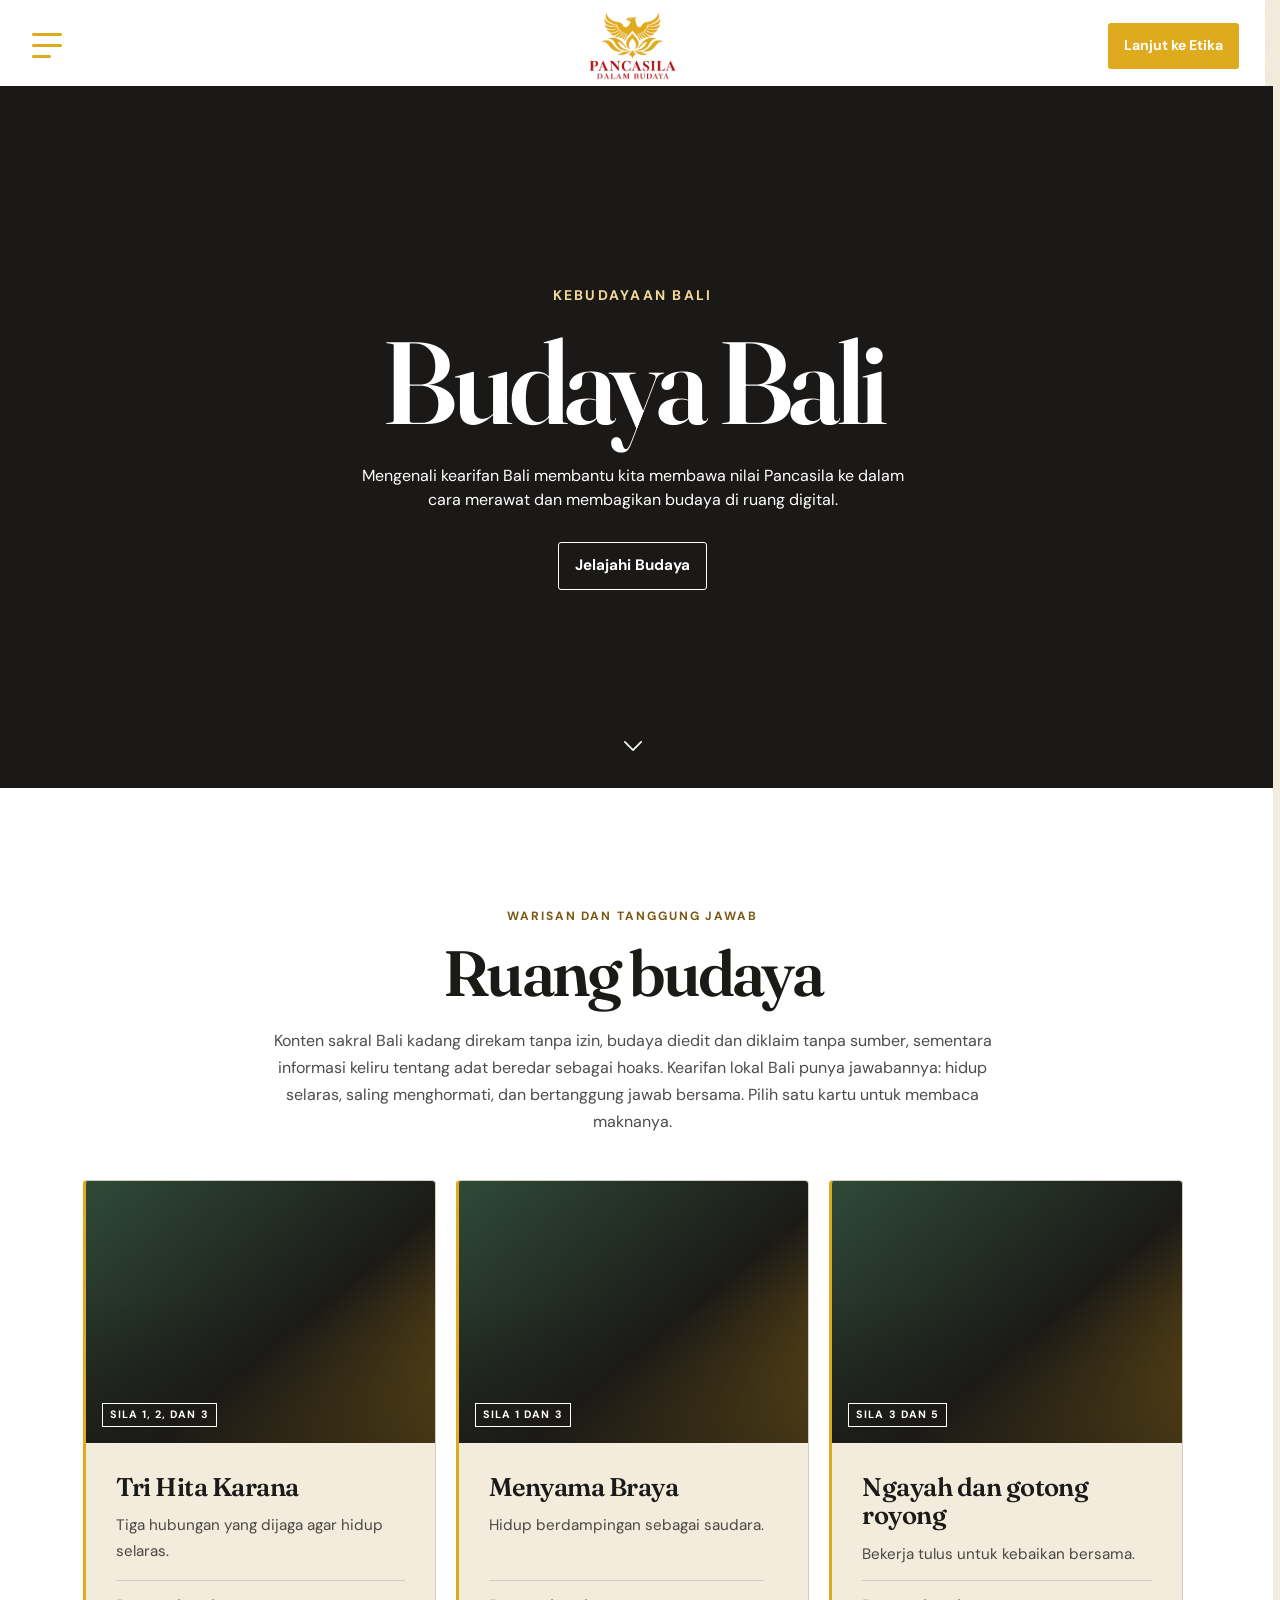
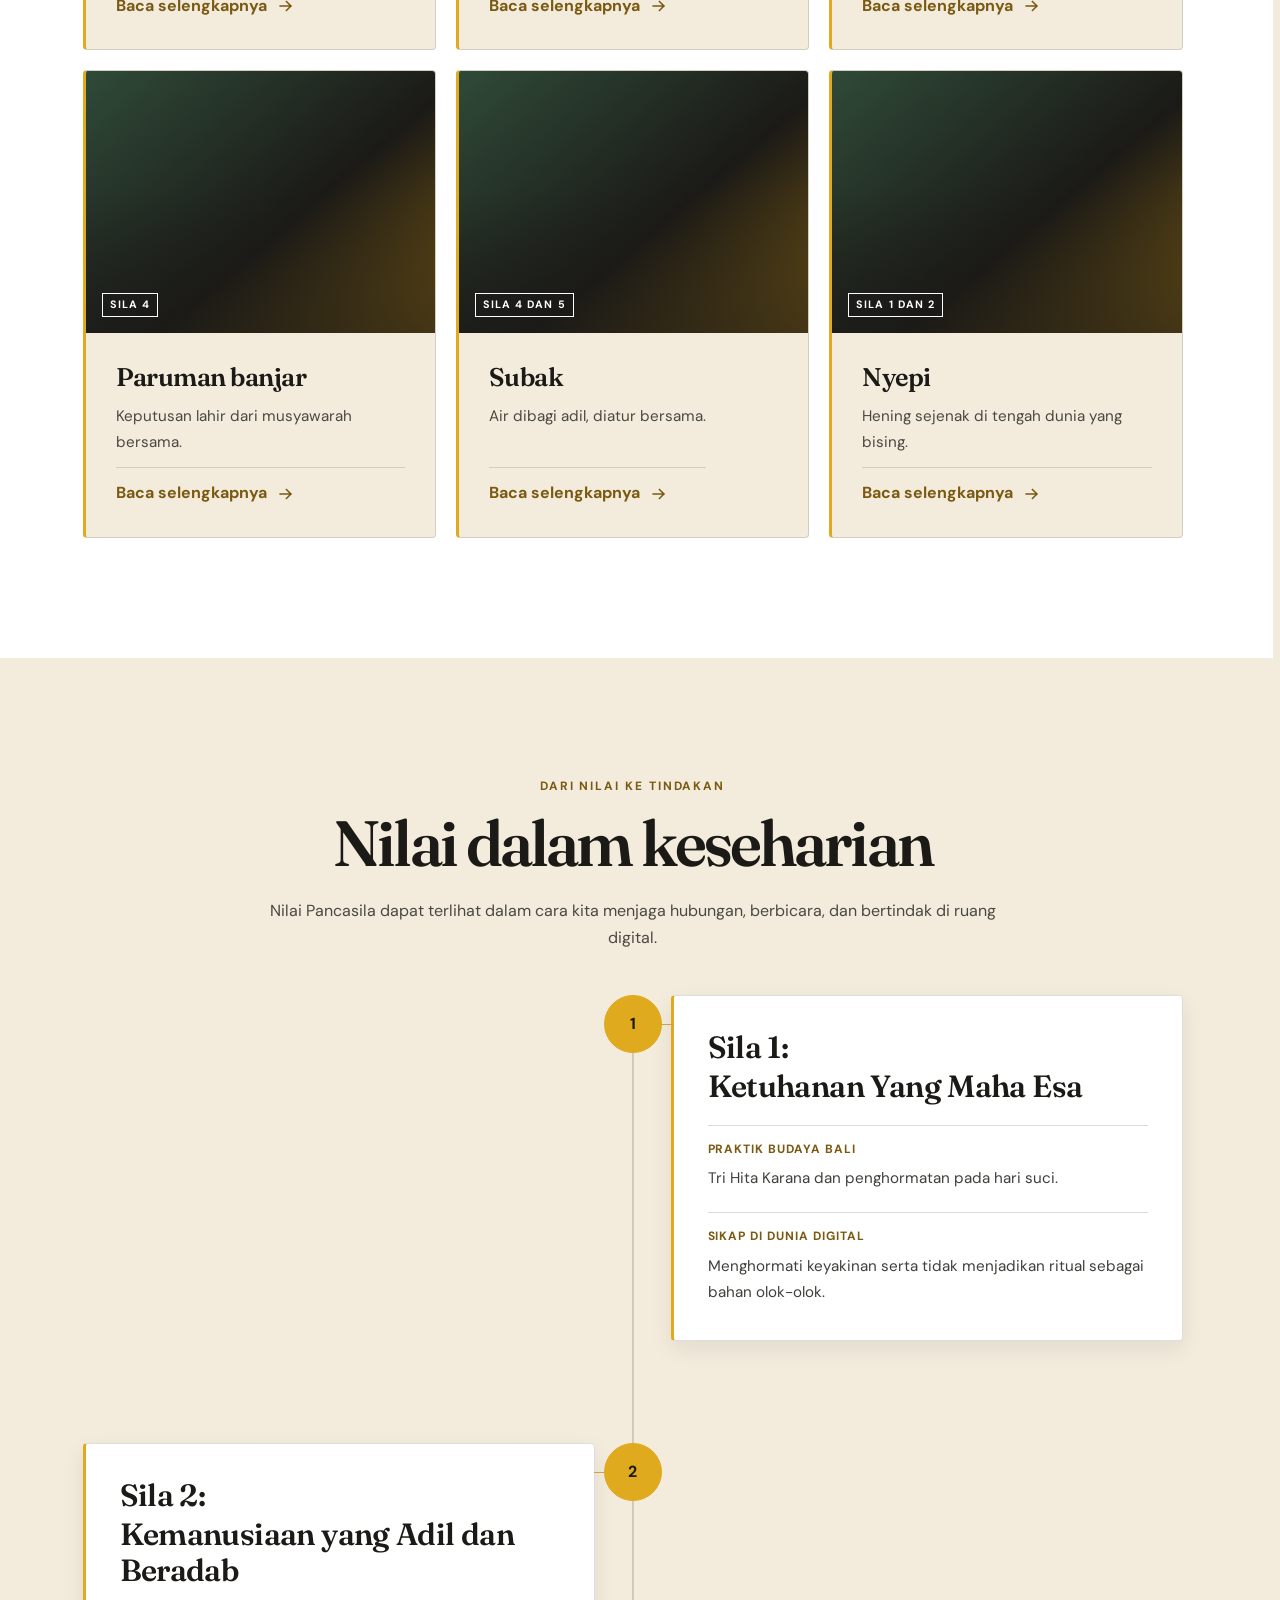
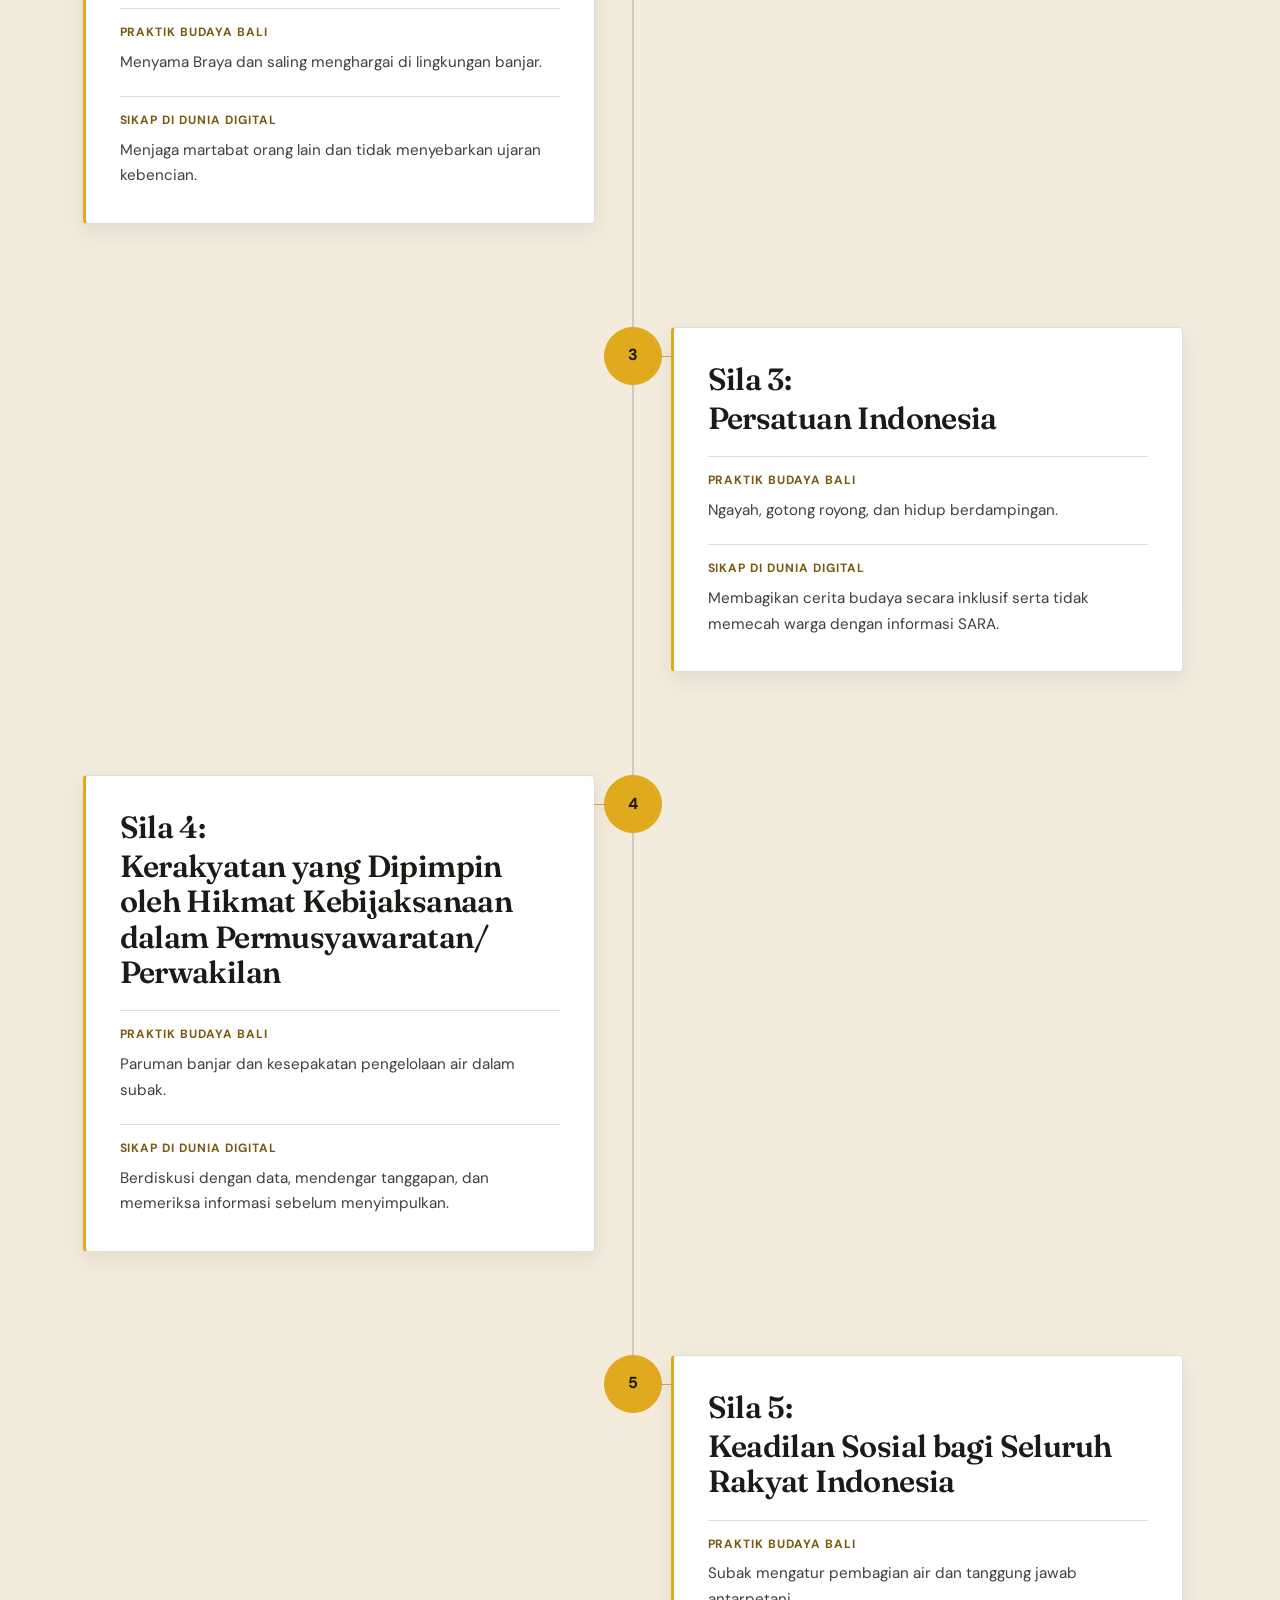
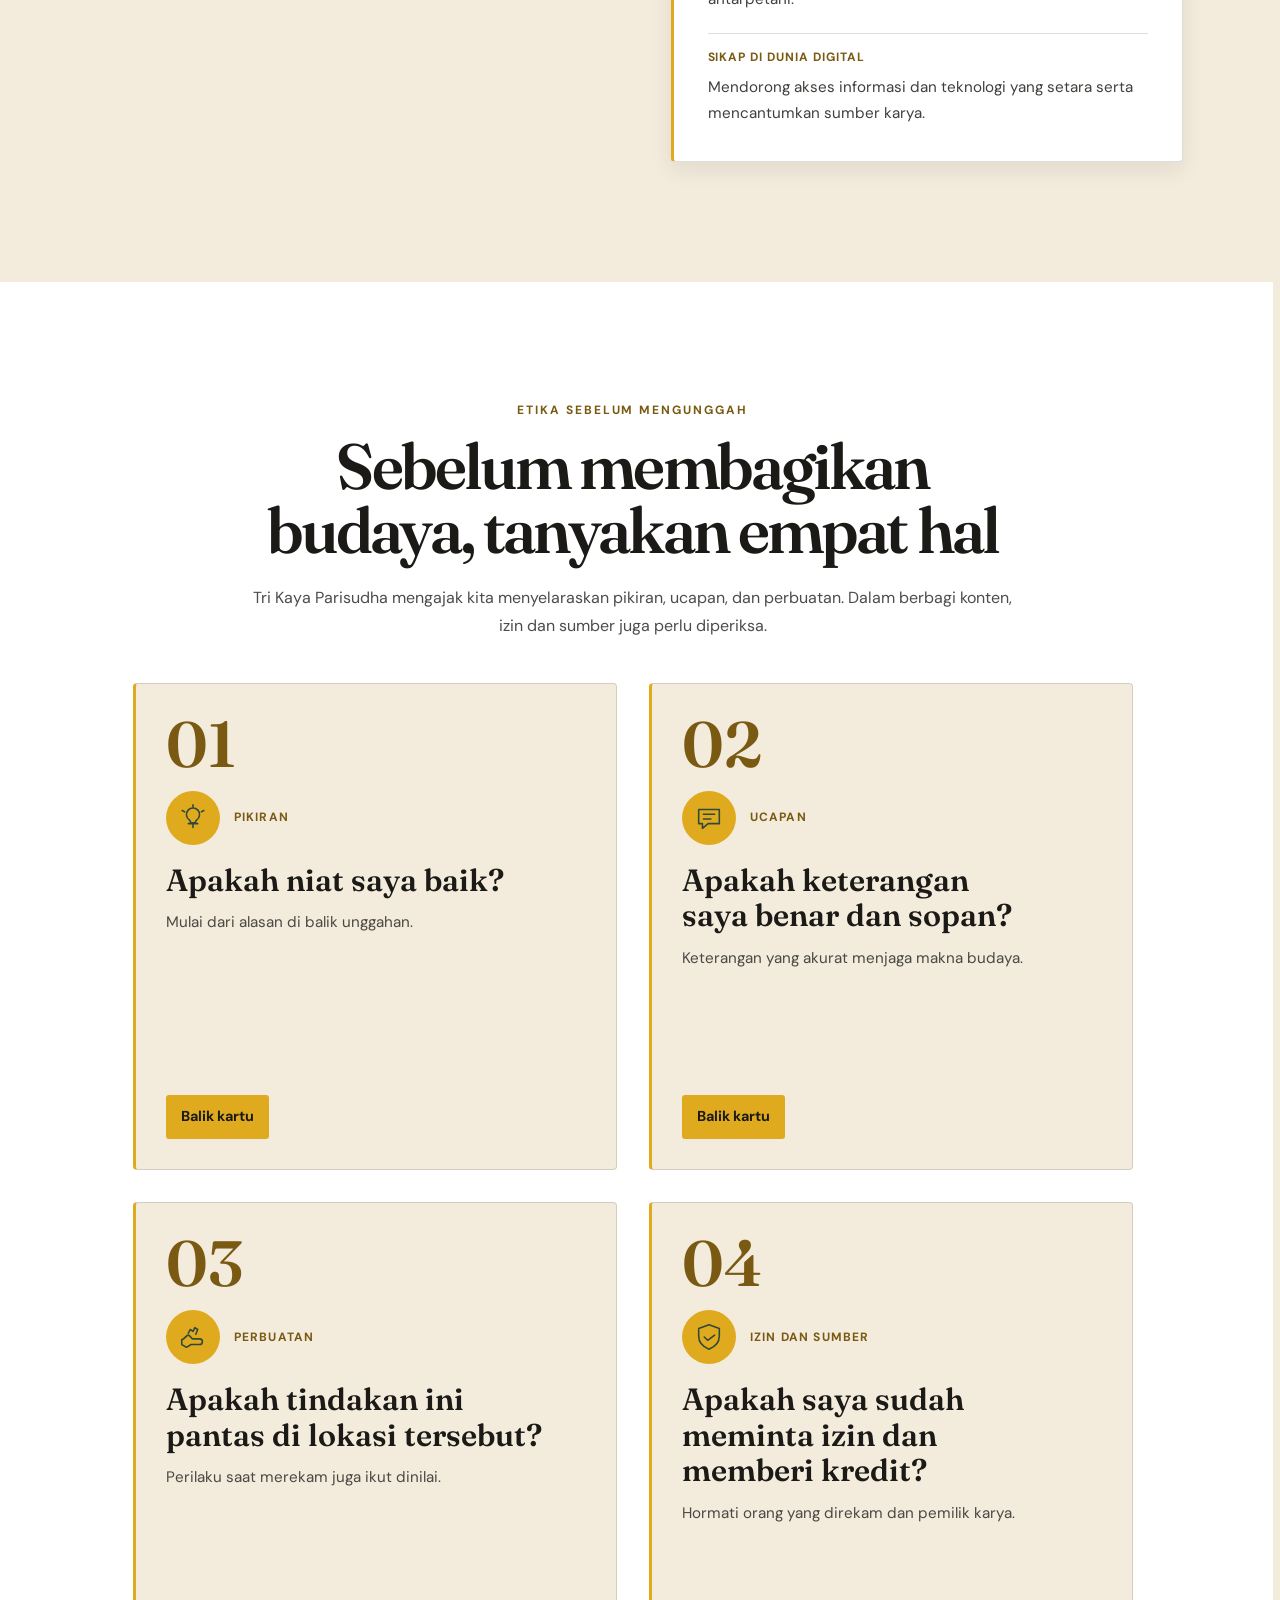
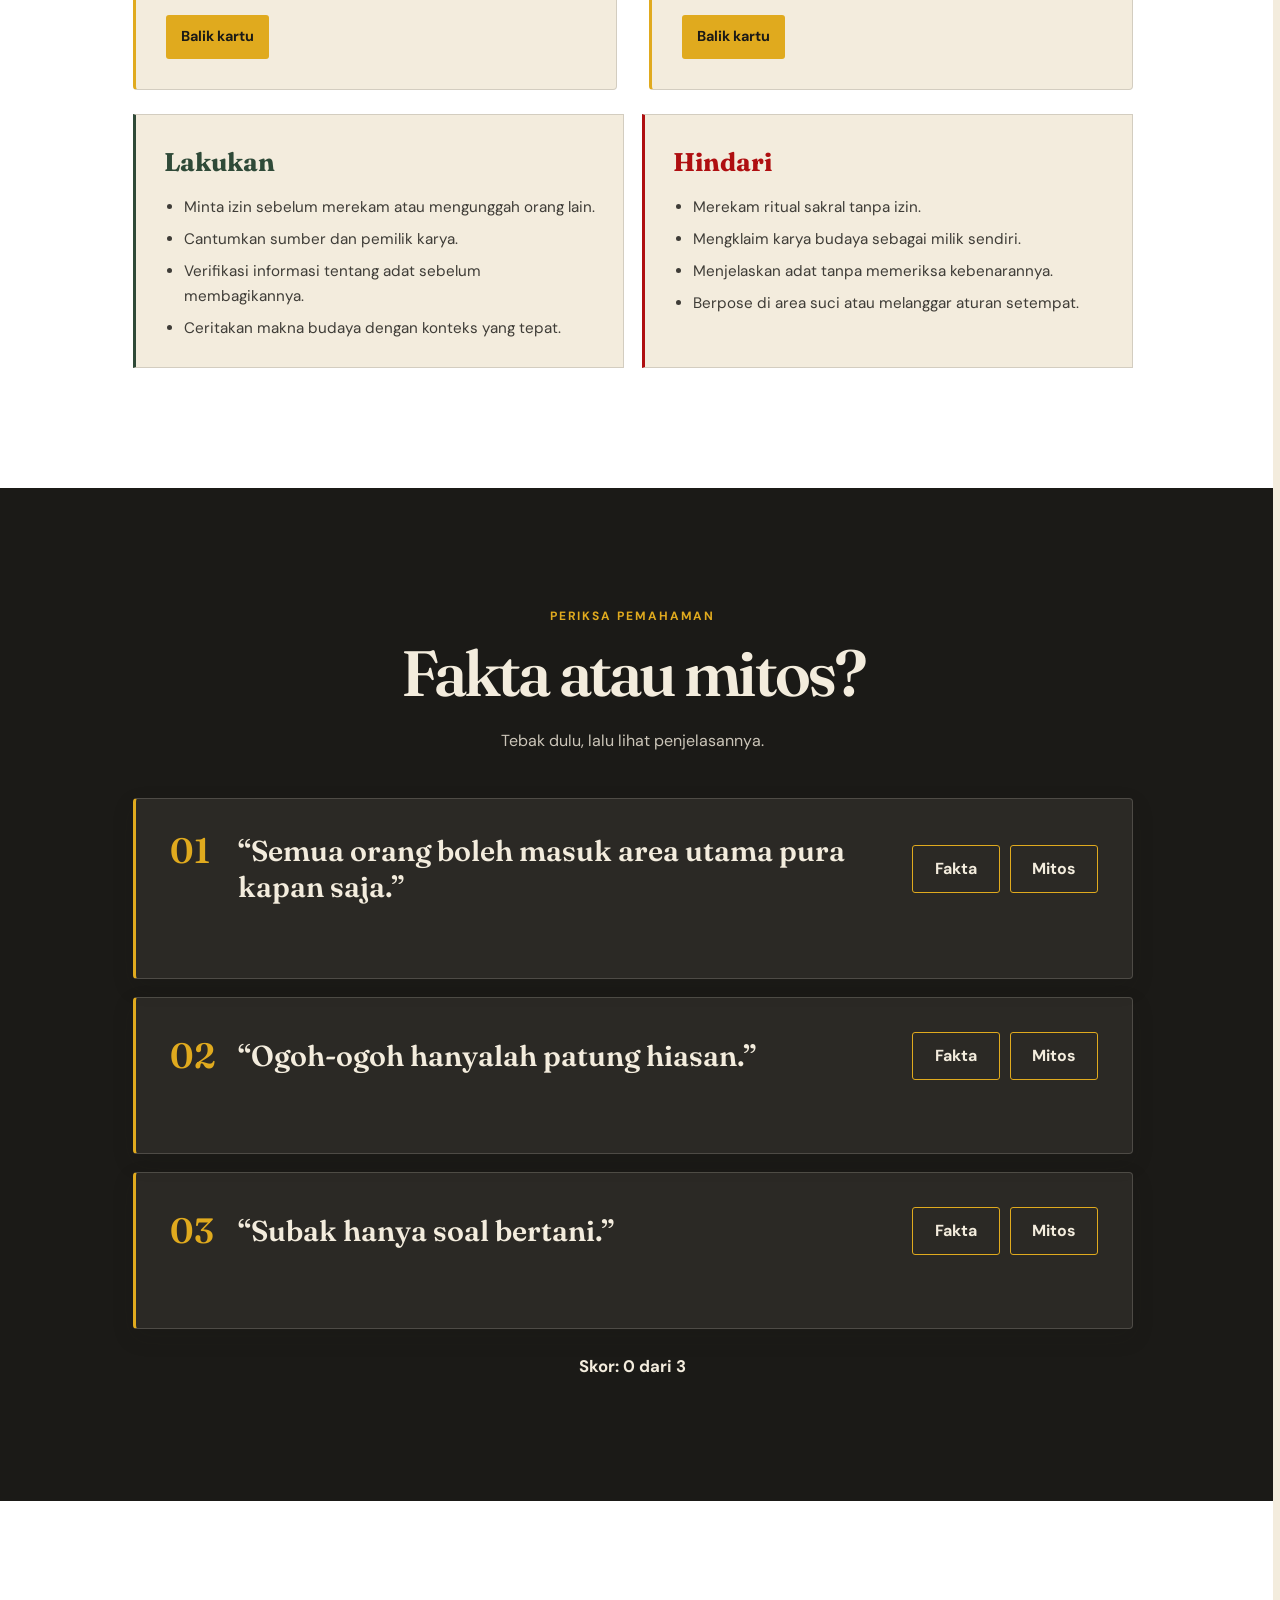
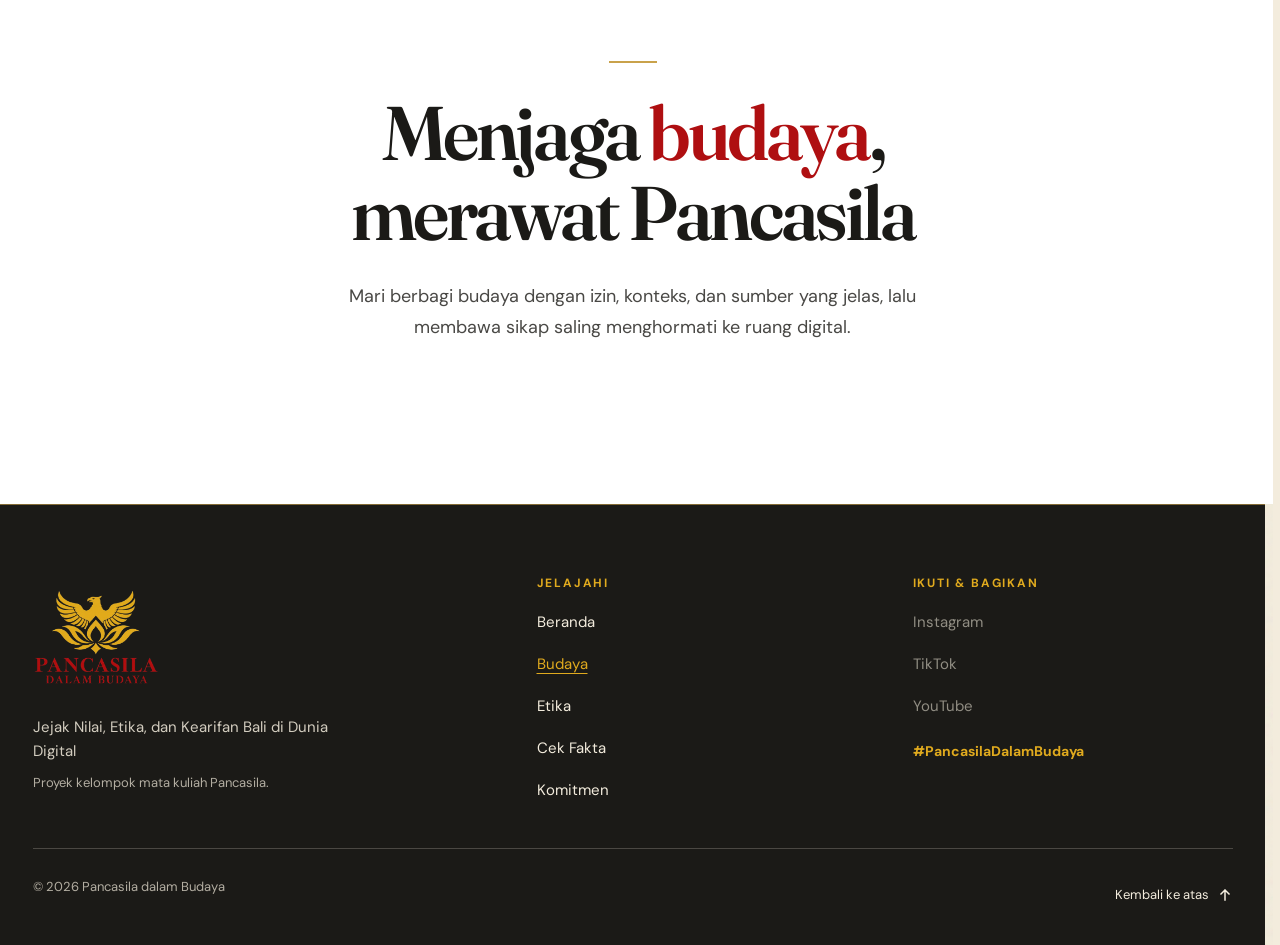
==== commit f395bb75: "update page budaya" ====
--- a/budaya.html
+++ b/budaya.html
@@ -5,14 +5,163 @@
   <meta name="viewport" content="width=device-width, initial-scale=1">
   <meta name="theme-color" content="#F3ECDD">
   <title>Budaya | Pancasila dalam Budaya</title>
-  <link rel="preconnect" href="https://fonts.googleapis.com"><link rel="preconnect" href="https://fonts.gstatic.com" crossorigin>
+  <link rel="preconnect" href="https://fonts.googleapis.com">
+  <link rel="preconnect" href="https://fonts.gstatic.com" crossorigin>
   <link href="https://fonts.googleapis.com/css2?family=DM+Sans:wght@400;500;600;700&family=Fraunces:opsz,wght@9..144,500;9..144,600;9..144,700&display=swap" rel="stylesheet">
-  <link rel="stylesheet" href="css/style.css"><script src="js/content.js" defer></script><script src="js/script.js" defer></script>
+  <link rel="stylesheet" href="css/style.css">
+  <script src="js/content.js" defer></script>
+  <script src="js/budaya-ruang.js" defer></script>
+  <script src="js/budaya-timeline.js" defer></script>
+  <script src="js/budaya-four-checks.js" defer></script>
+  <script src="js/budaya-quiz.js" charset="utf-8" defer></script>
+  <script src="js/script.js" defer></script>
 </head>
-<body><header id="site-header"></header><main class="page-shell">
-  <p class="eyebrow">02 / Kebudayaan</p><h1>Budaya</h1>
-  <p class="page-intro">Kerangka untuk menelusuri seni, tradisi, dan kearifan lokal Bali dalam kaitannya dengan nilai Pancasila.</p>
-  <section class="placeholder-block"><h2>Ruang budaya</h2><p>Bagian ini akan memuat pengantar tentang praktik budaya Bali dan makna yang hidup di dalamnya.</p></section>
-  <section class="placeholder-block"><h2>Nilai dalam keseharian</h2><p>Kelak, contoh dan cerita akan menghubungkan kebudayaan dengan kehidupan bersama.</p></section>
-  <section class="placeholder-block"><h2>Catatan untuk tahap berikutnya</h2><p>Konten final dan materi visual akan ditambahkan pada tahap pengembangan selanjutnya.</p></section>
-</main><footer id="site-footer"></footer></body></html>
+<body class="bd-body">
+  <header id="site-header"></header>
+  <main class="page-shell bd-page">
+    <section class="home-hero bd-hero" aria-labelledby="bd-hero-title">
+      <div class="home-hero__slides" aria-hidden="true">
+        <div class="home-hero__slide home-hero__slide--one"></div>
+        <div class="home-hero__slide home-hero__slide--two"></div>
+        <div class="home-hero__slide home-hero__slide--three"></div>
+      </div>
+      <div class="home-hero__shade" aria-hidden="true"></div>
+      <div class="home-hero__content">
+        <p class="home-hero__eyebrow"><span class="home-hero__eyebrow-desktop">Kebudayaan Bali</span><span class="home-hero__eyebrow-mobile">Pancasila Â· Etika Â· Budaya</span></p>
+        <h1 id="bd-hero-title">Budaya Bali</h1>
+        <p class="home-hero__subtitle">Mengenali kearifan Bali membantu kita membawa nilai Pancasila ke dalam cara merawat dan membagikan budaya di ruang digital.</p>
+        <a class="home-hero__link" href="#ruang-budaya">Jelajahi Budaya</a>
+      </div>
+      <a class="home-hero__scroll" href="#ruang-budaya" aria-label="Gulir ke ruang budaya">
+        <img src="assets/down-arrow.svg" alt="" width="26" height="26">
+      </a>
+    </section>
+
+    <section class="bd-section" id="ruang-budaya" aria-labelledby="bd-culture-title">
+      <header class="bd-section__header">
+        <p class="bd-kicker">WARISAN DAN TANGGUNG JAWAB</p>
+        <h2 class="bd-section__title" id="bd-culture-title">Ruang budaya</h2>
+        <p class="bd-section__lead">Konten sakral Bali kadang direkam tanpa izin, budaya diedit dan diklaim tanpa sumber, sementara informasi keliru tentang adat beredar sebagai hoaks. Kearifan lokal Bali punya jawabannya: hidup selaras, saling menghormati, dan bertanggung jawab bersama. Pilih satu kartu untuk membaca maknanya.</p>
+      </header>
+      <div class="rb-grid" data-rb-grid aria-label="Enam nilai budaya Bali"></div>
+    </section>
+
+    <dialog class="rb-dialog" id="rb-dialog" aria-modal="true" aria-labelledby="rb-dialog-title">
+      <div class="rb-dialog__layout">
+        <div class="rb-dialog__image-wrap">
+          <img class="rb-dialog__image" data-rb-image alt="">
+        </div>
+        <div class="rb-dialog__body">
+          <div class="rb-m-scroll">
+            <div class="rb-dialog__top">
+              <p class="isu__data-label rb-dialog__eyebrow">BUDAYA BALI</p>
+              <button class="rb-dialog__close" type="button" data-rb-close aria-label="Tutup detail budaya" autofocus>×</button>
+            </div>
+            <h2 class="bd-section__title rb-dialog__title" id="rb-dialog-title"></h2>
+            <p class="isu__sila-tag rb-dialog__sila" data-rb-sila></p>
+            <div class="rb-dialog__sections">
+              <section class="rb-dialog__section">
+                <h3 class="isu__card-title">Budaya</h3>
+                <p class="isu__text" data-rb-culture></p>
+              </section>
+              <section class="rb-dialog__section">
+                <h3 class="isu__card-title">Nilai Pancasila</h3>
+                <p class="isu__text" data-rb-values></p>
+              </section>
+              <section class="rb-dialog__section">
+                <h3 class="isu__card-title">Etika digital</h3>
+                <p class="isu__text" data-rb-ethics></p>
+              </section>
+            </div>
+          </div>
+          <nav class="rb-dialog__navigation" aria-label="Navigasi budaya">
+            <button type="button" data-rb-previous>Sebelumnya</button>
+            <span class="isu__data-label rb-dialog__position" data-rb-position aria-live="polite"></span>
+            <button type="button" data-rb-next>Berikutnya</button>
+          </nav>
+        </div>
+      </div>
+    </dialog>
+    <section class="bd-section" id="nilai-keseharian" aria-labelledby="bd-values-title">
+      <header class="bd-section__header">
+        <p class="bd-kicker">Dari nilai ke tindakan</p>
+        <h2 class="bd-section__title" id="bd-values-title">Nilai dalam keseharian</h2>
+        <p class="bd-section__lead">Nilai Pancasila dapat terlihat dalam cara kita menjaga hubungan, berbicara, dan bertindak di ruang digital.</p>
+      </header>
+      <div class="tl" data-timeline>
+        <div class="tl-track-wrap" data-tl-track>
+          <span class="tl-track" aria-hidden="true"></span>
+          <span class="tl-progress" aria-hidden="true"></span>
+          <ol class="tl-list" data-tl-list></ol>
+        </div>
+      </div>
+      <noscript>
+        <ol class="tl-fallback">
+          <li><h3>Sila 1: Ketuhanan Yang Maha Esa</h3><p><strong>Praktik budaya Bali</strong> Tri Hita Karana dan penghormatan pada hari suci.</p><p><strong>Sikap di dunia digital</strong> Menghormati keyakinan serta tidak menjadikan ritual sebagai bahan olok-olok.</p></li>
+          <li><h3>Sila 2: Kemanusiaan yang Adil dan Beradab</h3><p><strong>Praktik budaya Bali</strong> Menyama Braya dan saling menghargai di lingkungan banjar.</p><p><strong>Sikap di dunia digital</strong> Menjaga martabat orang lain dan tidak menyebarkan ujaran kebencian.</p></li>
+          <li><h3>Sila 3: Persatuan Indonesia</h3><p><strong>Praktik budaya Bali</strong> Ngayah, gotong royong, dan hidup berdampingan.</p><p><strong>Sikap di dunia digital</strong> Membagikan cerita budaya secara inklusif serta tidak memecah warga dengan informasi SARA.</p></li>
+          <li><h3>Sila 4: Kerakyatan yang Dipimpin oleh Hikmat Kebijaksanaan dalam Permusyawaratan/Perwakilan</h3><p><strong>Praktik budaya Bali</strong> Paruman banjar dan kesepakatan pengelolaan air dalam subak.</p><p><strong>Sikap di dunia digital</strong> Berdiskusi dengan data, mendengar tanggapan, dan memeriksa informasi sebelum menyimpulkan.</p></li>
+          <li><h3>Sila 5: Keadilan Sosial bagi Seluruh Rakyat Indonesia</h3><p><strong>Praktik budaya Bali</strong> Subak mengatur pembagian air dan tanggung jawab antarpetani.</p><p><strong>Sikap di dunia digital</strong> Mendorong akses informasi dan teknologi yang setara serta mencantumkan sumber karya.</p></li>
+        </ol>
+      </noscript>
+    </section>
+
+    <section class="bd-section" id="berbagi-budaya" aria-labelledby="bd-sharing-title">
+      <header class="bd-section__header">
+        <p class="bd-kicker">Etika sebelum mengunggah</p>
+        <h2 class="bd-section__title" id="bd-sharing-title">Sebelum membagikan budaya, tanyakan empat hal</h2>
+        <p class="bd-section__lead">Tri Kaya Parisudha mengajak kita menyelaraskan pikiran, ucapan, dan perbuatan. Dalam berbagi konten, izin dan sumber juga perlu diperiksa.</p>
+      </header>
+      <div class="fc-grid" data-four-checks></div>
+      <noscript>
+        <div class="fc-grid fc-grid--fallback">
+          <article class="fc-card"><div class="fc-card__top"><span class="fc-card__marker">01</span><svg class="fc-card__icon" viewBox="0 0 32 32" aria-hidden="true"><path d="M11 22h10m-9-4a7 7 0 1 1 8 0c-1.2.9-1.5 2-1.5 3h-5c0-1-.3-2.1-1.5-3Zm4 8v-5m-3 0h6M16 2v3M4.5 8l2.6 1.5m17.8 0L27.5 8"/></svg><span class="fc-card__aspect">Pikiran</span></div><h3 class="fc-card__question">Apakah niat saya baik?</h3><p class="fc-card__description">Mulai dari alasan di balik unggahan.</p><div class="fc-card__fallback-content"><h4>Penjelasan</h4><p>Niat menentukan arah konten. Unggahan yang bertujuan mengenalkan makna tradisi akan terasa berbeda dari unggahan yang hanya mengejar sensasi.</p><h4>Contoh tindakan</h4><ul><li>Bagikan untuk mengenalkan makna tradisi, bukan mengejek atau mencari sensasi.</li><li>Tanyakan pada diri sendiri apa yang ingin dipelajari orang dari unggahan ini.</li></ul></div></article>
+          <article class="fc-card"><div class="fc-card__top"><span class="fc-card__marker">02</span><svg class="fc-card__icon" viewBox="0 0 32 32" aria-hidden="true"><path d="M5 7h22v15H15l-6 5v-5H5zM10 12h12m-12 5h8"/></svg><span class="fc-card__aspect">Ucapan</span></div><h3 class="fc-card__question">Apakah keterangan saya benar dan sopan?</h3><p class="fc-card__description">Keterangan yang akurat menjaga makna budaya.</p><div class="fc-card__fallback-content"><h4>Penjelasan</h4><p>Caption dan judul adalah bagian dari informasi. Nama upacara yang keliru atau judul yang berlebihan dapat menyesatkan dan merendahkan budaya yang dibahas.</p><h4>Contoh tindakan</h4><ul><li>Periksa nama upacara dan hindari judul yang menyesatkan.</li><li>Gunakan bahasa yang sopan dan rujuk sumber yang bisa dipercaya.</li></ul></div></article>
+          <article class="fc-card"><div class="fc-card__top"><span class="fc-card__marker">03</span><svg class="fc-card__icon" viewBox="0 0 32 32" aria-hidden="true"><path d="M4 19c3-1 5-5 7-5 2 0 3 4 5 4h7a3 3 0 0 1 0 6h-9l-5 3-5-3zm7-7 2-4 3 2 2-4 3 2-2 5"/></svg><span class="fc-card__aspect">Perbuatan</span></div><h3 class="fc-card__question">Apakah tindakan ini pantas di lokasi tersebut?</h3><p class="fc-card__description">Perilaku saat merekam juga ikut dinilai.</p><div class="fc-card__fallback-content"><h4>Penjelasan</h4><p>Tempat suci dan upacara punya aturan. Mengambil gambar tidak boleh mengganggu jalannya upacara atau kekhusyukan orang yang beribadah.</p><h4>Contoh tindakan</h4><ul><li>Ikuti arahan setempat dan jangan mengganggu jalannya upacara.</li><li>Berpakaian sesuai aturan dan jangan memasuki area yang tidak diperuntukkan bagi pengunjung.</li></ul></div></article>
+          <article class="fc-card"><div class="fc-card__top"><span class="fc-card__marker">04</span><svg class="fc-card__icon" viewBox="0 0 32 32" aria-hidden="true"><path d="M16 3 27 7v8c0 7-4.5 11.5-11 14-6.5-2.5-11-7-11-14V7zm-5 13 3.5 3.5L22 12"/></svg><span class="fc-card__aspect">Izin dan sumber</span></div><h3 class="fc-card__question">Apakah saya sudah meminta izin dan memberi kredit?</h3><p class="fc-card__description">Hormati orang yang direkam dan pemilik karya.</p><div class="fc-card__fallback-content"><h4>Penjelasan</h4><p>Orang yang terlihat dalam foto atau video berhak diminta persetujuannya, dan pembuat karya berhak disebut namanya.</p><h4>Contoh tindakan</h4><ul><li>Minta persetujuan orang yang direkam dan cantumkan pemilik foto atau video.</li><li>Tulis sumber informasi di bagian keterangan atau daftar pustaka.</li></ul></div></article>
+        </div>
+      </noscript>
+      <div class="bd-do-dont">
+        <article class="bd-guideline bd-guideline--do">
+          <h3>Lakukan</h3>
+          <ul><li>Minta izin sebelum merekam atau mengunggah orang lain.</li><li>Cantumkan sumber dan pemilik karya.</li><li>Verifikasi informasi tentang adat sebelum membagikannya.</li><li>Ceritakan makna budaya dengan konteks yang tepat.</li></ul>
+        </article>
+        <article class="bd-guideline bd-guideline--avoid">
+          <h3>Hindari</h3>
+          <ul><li>Merekam ritual sakral tanpa izin.</li><li>Mengklaim karya budaya sebagai milik sendiri.</li><li>Menjelaskan adat tanpa memeriksa kebenarannya.</li><li>Berpose di area suci atau melanggar aturan setempat.</li></ul>
+        </article>
+      </div>
+    </section>
+
+    <section class="bd-section" id="fakta-atau-mitos" aria-labelledby="bd-quiz-title">
+      <header class="bd-section__header">
+        <p class="bd-kicker">Periksa pemahaman</p>
+        <h2 class="bd-section__title" id="bd-quiz-title">Fakta atau mitos?</h2>
+        <p class="bd-section__lead">Tebak dulu, lalu lihat penjelasannya.</p>
+      </header>
+      <div class="fm-quiz" data-fm-quiz></div>
+      <p class="fm-score" data-fm-score aria-live="polite" hidden>Skor: 0 dari 3</p>
+      <div class="fm-finish" data-fm-finish hidden aria-live="polite">
+        <p class="fm-finish__copy" data-fm-finish-copy>Terima kasih sudah memeriksa pemahamanmu tentang budaya Bali.</p>
+        <button class="fm-retry" type="button" data-fm-retry>Ulangi kuis</button>
+      </div>
+      <noscript>
+        <div class="fm-fallback">
+          <article class="fm-fallback__card"><h3><q>Semua orang boleh masuk area utama pura kapan saja.</q></h3><p><strong>Jawaban: Mitos.</strong> Pura punya aturan busana dan pembagian area. Area utama (utama mandala) diperuntukkan bagi mereka yang akan bersembahyang, dan ada waktu tertentu ketika pengunjung tidak diperkenankan masuk.</p></article>
+          <article class="fm-fallback__card"><h3><q>Ogoh-ogoh hanyalah patung hiasan.</q></h3><p><strong>Jawaban: Mitos.</strong> Ogoh-ogoh melambangkan bhuta kala (kekuatan negatif) yang diarak menjelang Nyepi sebagai simbol penyucian, sehingga punya makna, bukan sekadar hiasan.</p></article>
+          <article class="fm-fallback__card"><h3><q>Subak hanya soal bertani.</q></h3><p><strong>Jawaban: Mitos.</strong> Subak juga mengatur kerja sama, pembagian air yang adil, dan ritual keagamaan para petani.</p></article>
+        </div>
+      </noscript>
+    </section>
+
+    <section class="bd-closing" aria-labelledby="bd-closing-title">
+      <div class="bd-closing__inner">
+        <div class="penutup__rule penutup__item" aria-hidden="true"></div>
+        <h2 class="bd-closing__title penutup__title penutup__item" id="bd-closing-title">Menjaga <span class="bd-closing__highlight">budaya</span>, merawat Pancasila</h2>
+        <p class="bd-closing__copy penutup__copy penutup__item">Mari berbagi budaya dengan izin, konteks, dan sumber yang jelas, lalu membawa sikap saling menghormati ke ruang digital.</p>
+      </div>
+    </section>
+  </main>
+  <footer id="site-footer"></footer>
+</body>
+</html>
--- a/css/style.css
+++ b/css/style.css
@@ -18,6 +18,7 @@
 html {
   scroll-behavior: smooth;
   scroll-padding-top: calc(var(--tinggi-header) + 12px);
+  scrollbar-gutter: stable;
 }
 body {
   min-width: 320px;
@@ -28,31 +29,20 @@
   font-family: var(--font-isi);
   line-height: 1.65;
 }
-body.menu-open { overflow: hidden; }
+html.menu-open, body.menu-open { overflow: hidden; }
 a { color: inherit; }
 button { font: inherit; }
 :focus-visible { outline: 3px solid var(--hijau); outline-offset: 4px; }
-.poleng-line {
-  height: 5px;
-  background-color: var(--kertas);
-  background-image: conic-gradient(var(--tinta) 25%, var(--kertas) 0 50%, var(--tinta) 0 75%, var(--kertas) 0);
-  background-size: 10px 10px;
-}
-
 .site-header {
   position: sticky;
-  z-index: 20;
+  z-index: 100;
   top: 0;
   padding: 6px clamp(16px, 4vw, 56px) 0;
   background-color: #fff;
-  transition: padding 220ms ease, box-shadow 220ms ease, background-color 220ms ease, backdrop-filter 220ms ease;
-  animation: header-enter 1500ms cubic-bezier(.22, .61, .36, 1) both;
-}
-.site-header.is-compact { background-color: rgb(255 255 255 / 82%); -webkit-backdrop-filter: blur(8px); backdrop-filter: blur(8px); box-shadow: 0 2px 8px rgb(27 26 23 / 9%); }
-@keyframes header-enter {
-  from { opacity: 0; transform: translateY(-18px); }
-  to { opacity: 1; transform: translateY(0); }
-}
+  transition: padding 220ms ease, box-shadow 220ms ease;
+  animation: header-enter 950ms cubic-bezier(.22, .61, .36, 1) both;
+}
+.site-header.is-compact { background-color: #fff; box-shadow: 0 2px 8px rgb(27 26 23 / 9%); }
 .site-header__bar {
   display: grid;
   grid-template-columns: 1fr auto 1fr;
@@ -72,7 +62,7 @@
   color: var(--tinta);
   background: transparent;
   cursor: pointer;
-  transform: translateX(-25px);
+  transform: translateX(-30px);
   transition: transform 220ms ease, border-color 180ms ease, color 180ms ease;
 }
 .is-compact .site-header__menu-button { transform: translateX(0); }
@@ -92,11 +82,6 @@
 .menu-icon span:nth-of-type(2) { top: 14px; }
 .menu-icon span:nth-of-type(3) { top: 22px; }
 .site-header__menu-button:hover { color: var(--emas-tua); }
-.site-header__menu-button[aria-expanded="true"] .menu-icon__image { opacity: 0; }
-.site-header__menu-button[aria-expanded="true"] .menu-icon span { opacity: 1; }
-.site-header__menu-button[aria-expanded="true"] .menu-icon span:nth-of-type(1) { top: 14px; transform: rotate(45deg); }
-.site-header__menu-button[aria-expanded="true"] .menu-icon span:nth-of-type(2) { opacity: 0; }
-.site-header__menu-button[aria-expanded="true"] .menu-icon span:nth-of-type(3) { top: 14px; transform: rotate(-45deg); }
 .site-logo { position: relative; display: block; width: 225px; height: 68px; }
 .site-logo img {
   position: absolute;
@@ -136,37 +121,60 @@
   color: var(--emas);
   background-color: #fff;
 }
-.site-header__cta-arrow { display: none; width: 16px; height: 16px; }
 .site-header__cta-short { display: none; }
-.site-header__rule { display: none; }
-
 .menu-panel {
+  --menu-gutter: clamp(48px, 11vw, 180px);
   position: fixed;
-  z-index: 19;
+  z-index: 200;
   inset: 0;
   display: flex;
+  width: 100%;
+  height: 100vh;
+  height: 100dvh;
   flex-direction: column;
-  padding: max(115px, 16vh) clamp(24px, 12vw, 180px) 32px;
+  overflow-x: hidden;
   overflow-y: auto;
-  background-color: var(--kertas);
-  background-image: url("data:image/svg+xml,%3Csvg viewBox='0 0 180 180' xmlns='http://www.w3.org/2000/svg'%3E%3Cfilter id='n'%3E%3CfeTurbulence type='fractalNoise' baseFrequency='.82' numOctaves='3' stitchTiles='stitch'/%3E%3C/filter%3E%3Crect width='100%25' height='100%25' filter='url(%23n)' opacity='.075'/%3E%3C/svg%3E");
+  overscroll-behavior: contain;
+  color: var(--tinta);
+  background: var(--kertas);
+  background: rgb(243 236 221 / 88%);
+  -webkit-backdrop-filter: blur(8px);
+  backdrop-filter: blur(8px);
   visibility: hidden;
   opacity: 0;
-  transform: translateY(12px);
-  transition: opacity 220ms ease, transform 220ms ease, visibility 220ms;
-}
-.menu-panel::before { position: absolute; top: 0; left: 0; right: 0; content: ""; height: 7px; background-image: conic-gradient(var(--tinta) 25%, var(--kertas) 0 50%, var(--tinta) 0 75%, var(--kertas) 0); background-size: 14px 14px; }
-.menu-panel.is-open { visibility: visible; opacity: 1; transform: translateY(0); }
-.menu-panel__nav { width: min(100%, 820px); margin: auto; }
-.menu-panel__list { display: grid; gap: 2px; margin: 0; padding: 0; list-style: none; }
-.menu-panel__link { display: flex; align-items: baseline; gap: clamp(18px, 4vw, 54px); width: fit-content; padding: 4px 0; text-decoration: none; }
-.menu-panel__number { color: var(--merah); font-size: .8rem; font-weight: 700; letter-spacing: .08em; }
-.menu-panel__label { font-family: var(--font-judul); font-size: clamp(2.1rem, 5.5vw, 4.3rem); line-height: 1.12; text-decoration: underline; text-decoration-color: transparent; text-decoration-thickness: 2px; text-underline-offset: 8px; transition: text-decoration-color 150ms ease; }
-.menu-panel__link:hover .menu-panel__label, .menu-panel__link[aria-current="page"] .menu-panel__label { text-decoration-color: var(--merah); }
-.menu-panel__link[aria-current="page"] .menu-panel__label::after { content: "  ·"; color: var(--merah); }
-.menu-panel__footer { width: min(100%, 820px); margin: 30px auto 0; padding-top: 18px; border-top: 1px solid rgb(27 26 23 / 28%); }
-.menu-panel__site-name { margin: 0; color: var(--merah); font-family: var(--font-judul); font-size: 1.3rem; }
-.menu-panel__subtitle { max-width: 35rem; margin: 3px 0 0; font-size: .9rem; }
+  transform: translateY(-100%);
+  transition: opacity 200ms cubic-bezier(.2, .7, .2, 1), transform 300ms cubic-bezier(.2, .7, .2, 1), visibility 0s linear 300ms;
+  will-change: opacity, transform;
+}
+.menu-panel.is-open { visibility: visible; opacity: 1; transform: translateY(0); transition: opacity 300ms cubic-bezier(.2, .7, .2, 1), transform 300ms cubic-bezier(.2, .7, .2, 1), visibility 0s; }
+.menu-panel__topbar { display: flex; min-height: 80px; align-items: center; justify-content: flex-end; padding: 8px clamp(16px, 4vw, 56px); border-bottom: 1px solid rgb(27 26 23 / 12%); }
+.menu-panel__close { display: inline-grid; width: 48px; height: 48px; place-items: center; justify-self: end; padding: 10px; border: 1px solid transparent; color: var(--tinta); background: transparent; cursor: pointer; transition: color 180ms ease; }
+.menu-panel__close:hover { color: var(--merah); }
+.menu-panel__close-icon { position: relative; display: block; width: 30px; height: 30px; }
+.menu-panel__close-icon span { position: absolute; top: 14px; left: 0; width: 30px; height: 2px; background: currentColor; }
+.menu-panel__close-icon span:first-child { transform: rotate(45deg); }
+.menu-panel__close-icon span:last-child { transform: rotate(-45deg); }
+.menu-panel__content { display: flex; width: min(calc(100% - var(--menu-gutter) - var(--menu-gutter)), 1200px); min-height: 0; flex: 1; align-items: center; justify-content: flex-start; margin: 0 0 0 var(--menu-gutter); padding: clamp(16px, 4vh, 44px) 0; text-align: left; }
+.menu-panel__nav { width: 100%; }
+.menu-panel__list { margin: 0; padding: 0; list-style: none; }
+.menu-panel__item { border-bottom: 1px solid rgb(27 26 23 / 15%); opacity: 0; transform: translateY(16px); transition: opacity 200ms cubic-bezier(.2, .7, .2, 1), transform 200ms cubic-bezier(.2, .7, .2, 1), border-color 200ms cubic-bezier(.2, .7, .2, 1); }
+.menu-panel.is-open .menu-panel__item { opacity: 1; transform: translateY(0); transition-duration: 300ms; transition-delay: calc(var(--menu-index) * 60ms); }
+.menu-panel__link { display: grid; min-height: 92px; grid-template-columns: 48px minmax(0, 1fr); align-items: center; gap: 12px; padding: 20px 0; color: var(--tinta); text-decoration: none; }
+.menu-panel__number { display: flex; align-items: center; gap: 8px; color: var(--emas-tua); font-size: 14px; }
+.menu-panel__active-dot { width: 8px; height: 8px; flex: 0 0 8px; border-radius: 50%; background: var(--emas); }
+.menu-panel__label { font-family: var(--font-judul); font-size: clamp(1.5rem, 3.2vw, 2.25rem); line-height: 1.1; transition: color 200ms cubic-bezier(.2, .7, .2, 1), transform 200ms cubic-bezier(.2, .7, .2, 1); }
+.menu-panel__link:hover .menu-panel__label, .menu-panel__link:focus-visible .menu-panel__label { color: var(--merah); transform: translateX(12px); }
+.menu-panel__item:hover, .menu-panel__item:focus-within { border-color: var(--emas-antik); }
+.menu-panel__link[aria-current="page"] .menu-panel__label { color: var(--merah); }
+.menu-panel :focus-visible { outline: 2px solid var(--merah); outline-offset: 4px; }
+
+@media (max-width: 900px) {
+  .menu-panel { --menu-gutter: clamp(40px, 10vw, 90px); }
+  .menu-panel__topbar { min-height: 68px; padding: 8px 24px; }
+  .menu-panel__content { padding: 12px 0; }
+  .menu-panel__link { min-height: 80px; padding: 16px 0; }
+  .menu-panel__label { font-size: clamp(1.5rem, 5vw, 2rem); }
+}
 
 .home-hero {
   position: relative;
@@ -212,6 +220,7 @@
   to { opacity: 1; transform: translateY(0); }
 }
 .home-hero__eyebrow { margin: 0 0 18px; color: #f4d995; font-size: .875rem; font-weight: 700; letter-spacing: .16em; text-transform: uppercase; }
+.home-hero__eyebrow-mobile { display: none; }
 .home-hero__content h1 { max-width: 100%; margin: 0 auto; font-size: clamp(3rem, 6.5vw, 6rem); letter-spacing: -.015em; line-height: .98; }
 .home-hero__subtitle { max-width: 34rem; margin: 24px auto 30px; font-size: clamp(1rem, 1.2vw, 1.125rem); line-height: 1.5; }
 .home-hero__link { display: inline-flex; align-items: center; gap: 18px; min-height: 48px; padding: 10px 16px; border: 1px solid #fff; border-radius: 3px; color: #fff; text-decoration: none; font-size: .95rem; font-weight: 700; transition: color 180ms ease, background-color 180ms ease, border-color 180ms ease; }
@@ -351,7 +360,7 @@
 .cekfakta__face--back { color: var(--tinta); background: #fff; transform: rotateY(180deg); }
 .cekfakta__claim-label { margin: 0 0 20px; color: var(--emas-tua); font-size: 12px; font-weight: 700; letter-spacing: .14em; text-transform: uppercase; }
 .cekfakta__claim { position: relative; margin: 0; padding-left: 32px; color: var(--tinta); font-family: var(--font-judul); font-size: 1.75rem; line-height: 1.35; }
-.cekfakta__claim::before { position: absolute; top: -24px; left: -2px; color: var(--emas-antik); content: "“"; font-family: var(--font-judul); font-size: 5rem; line-height: 1; }
+.cekfakta__claim::before { position: absolute; top: -24px; left: -2px; color: var(--emas-antik); content: open-quote; font-family: var(--font-judul); font-size: 5rem; line-height: 1; }
 .cekfakta__question { margin: 24px 0 0; color: rgb(27 26 23 / 80%); font-size: 15px; }
 .cekfakta__choices { display: flex; gap: 14px; margin-top: auto; padding-top: 28px; }
 .cekfakta__choice { min-width: 140px; min-height: 48px; padding: 10px 20px; border: 1.5px solid var(--tinta); border-radius: 4px; color: var(--tinta); background: transparent; font-size: 15px; font-weight: 700; cursor: pointer; }
@@ -459,7 +468,7 @@
   z-index: 0;
   inset: 0;
   background-image: linear-gradient(90deg, rgb(245 241 232 / 98%) 0%, rgb(245 241 232 / 92%) 34%, rgb(245 241 232 / 54%) 52%, rgb(245 241 232 / 0%) 68%), url("../assets/identitasNasional.jpg");
-  background-position: center, center bottom;
+  background-position: center center, center center;
   background-size: 100% 100%, cover;
   background-repeat: no-repeat;
   content: "";
@@ -467,6 +476,7 @@
 }
 .isu__closing-layout { position: relative; z-index: 1; display: grid; grid-template-columns: minmax(0, 1.08fr) minmax(280px, .92fr); gap: clamp(32px, 7vw, 96px); align-items: center; max-width: 1040px; margin-inline: auto; }
 .isu__closing-content { position: relative; z-index: 1; max-width: 600px; }
+.isu__closing-title-mobile { display: none; }
 .isu__closing-label { display: flex; align-items: center; gap: 11px; margin: 0 0 23px; color: var(--heritage-gold-text); font-size: .72rem; font-weight: 700; letter-spacing: .17em; }
 .isu__closing-index { padding-right: 11px; border-right: 1px solid rgb(181 138 50 / 65%); color: var(--heritage-muted); font-size: .68rem; letter-spacing: .12em; }
 .isu__closing-title { max-width: 14ch; margin: 0 0 20px; color: var(--heritage-charcoal); font-family: var(--font-judul); font-size: clamp(2.2rem, 4.4vw, 3.5rem); font-weight: 500; letter-spacing: -.04em; line-height: 1.05; }
@@ -505,7 +515,7 @@
 .footer { padding: 72px 20px 32px; border-top: 1px solid rgb(201 162 75 / 60%); color: var(--kertas); background: var(--tinta); }
 .footer__inner { width: min(100%, 1200px); margin-inline: auto; }
 .footer__columns { display: grid; grid-template-columns: 1.4fr 1fr 1fr; gap: 56px; }
-.footer__logo-box { display: inline-flex; min-height: 120px; align-items: center; padding: 12px; border-radius: 10px; background: var(--kertas); }
+.footer__logo-box { display: inline-flex; min-height: 120px; align-items: center; padding: 0; border-radius: 0; background: transparent; }
 .footer__logo { display: block; width: auto; max-width: 280px; height: 96px; object-fit: contain; }
 .footer__subtitle { max-width: 320px; margin: 18px 0 10px; color: rgb(243 236 221 / 85%); font-size: 15px; line-height: 1.6; }
 .footer__project-note { margin: 0; color: rgb(243 236 221 / 70%); font-size: 13px; line-height: 1.6; }
@@ -524,16 +534,285 @@
 .footer__top-link:hover { color: var(--emas); text-decoration-color: currentColor; }
 .footer__top-link svg { width: 16px; height: 16px; }
 
+/* Budaya page follows the full-width editorial sections used on the homepage. */
+.bd-page { width: min(calc(100% - 40px), 1100px); padding-top: clamp(48px, 7vw, 88px); }
+.bd-section { width: auto; margin: 0 calc(50% - 50vw); padding: clamp(80px, 10vw, 120px) max(20px, calc((100vw - 1100px) / 2)); }
+.bd-section#ruang-budaya, .bd-section#berbagi-budaya { background: #fff; }
+.bd-section#nilai-keseharian { background: var(--kertas); }
+.bd-section#fakta-atau-mitos { color: var(--kertas); background: var(--tinta); }
+.bd-section__header { max-width: 900px; margin: 0 auto 44px; text-align: center; }
+.bd-kicker { margin: 0 0 16px; color: var(--emas-tua); font-size: .75rem; font-weight: 700; letter-spacing: .16em; line-height: 1.4; text-transform: uppercase; }
+.bd-section__title { margin: 0; color: var(--tinta); font-family: var(--font-judul); font-size: clamp(2.25rem, 5vw, 4rem); font-weight: 600; letter-spacing: -.045em; line-height: 1; text-wrap: balance; }
+.bd-section__lead { max-width: 760px; margin: 22px auto 0; color: rgb(27 26 23 / 78%); font-size: 1rem; line-height: 1.7; }
+.bd-section#fakta-atau-mitos .bd-kicker { color: var(--emas); }
+.bd-section#fakta-atau-mitos .bd-section__title { color: var(--kertas); }
+.bd-section#fakta-atau-mitos .bd-section__lead { color: rgb(243 236 221 / 82%); }
+.fm-quiz { display: grid; max-width: 1000px; gap: 18px; margin-inline: auto; }
+.fm-card { display: grid; min-width: 0; grid-template-columns: minmax(0, 1fr) auto; align-items: center; gap: 20px 28px; padding: clamp(22px, 3vw, 34px); border: 1px solid rgb(243 236 221 / 18%); border-left: 3px solid var(--emas); border-radius: 4px; color: var(--kertas); background: rgb(243 236 221 / 7%); box-shadow: 0 8px 22px rgb(27 26 23 / 14%); transition: transform 250ms ease, border-color 250ms ease, background-color 250ms ease; }
+.fm-card__prompt { display: grid; min-width: 0; grid-template-columns: 52px minmax(0, 1fr); align-items: start; gap: 16px; }
+.fm-card__number { color: var(--emas); font-family: var(--font-judul); font-size: clamp(1.65rem, 3vw, 2.2rem); font-weight: 600; line-height: 1; }
+.fm-card__statement { color: var(--kertas); font-family: var(--font-judul); font-size: clamp(1.35rem, 2.25vw, 1.85rem); font-weight: 600; line-height: 1.24; quotes: "\201C" "\201D"; overflow-wrap: anywhere; }
+.fm-card__statement::before { content: open-quote; }
+.fm-card__statement::after { content: close-quote; }
+.fm-card__choices { display: grid; grid-template-columns: repeat(2, minmax(88px, 1fr)); gap: 10px; }
+.fm-card__choice, .fm-retry { min-height: 46px; padding: 10px 18px; border: 1px solid var(--emas); border-radius: 3px; color: var(--kertas); background: transparent; font: inherit; font-weight: 700; text-align: center; cursor: pointer; transition: color 200ms ease, background-color 200ms ease, border-color 200ms ease; }
+.fm-card__choice:hover:not(:disabled), .fm-card__choice:focus-visible, .fm-retry:hover, .fm-retry:focus-visible { border-color: var(--emas); color: var(--tinta); background: var(--emas); }
+.fm-card__choice:focus-visible, .fm-retry:focus-visible { outline: 2px solid var(--kertas); outline-offset: 3px; }
+.fm-card__choice:disabled { cursor: default; opacity: .72; }
+.fm-card__choice.is-selected { border-color: var(--emas); color: var(--tinta); background: var(--emas); opacity: 1; }
+.fm-card__reveal { display: grid; grid-area: 2 / 1 / auto / -1; grid-template-rows: 0fr; min-width: 0; opacity: 0; transform: translateY(7px); transition: grid-template-rows 350ms cubic-bezier(.22, .61, .36, 1), opacity 300ms ease, transform 350ms cubic-bezier(.22, .61, .36, 1); }
+.fm-card.is-answered .fm-card__reveal { grid-template-rows: 1fr; opacity: 1; transform: none; }
+.fm-card__reveal-inner { min-height: 0; overflow: hidden; padding-top: 18px; border-top: 1px solid rgb(243 236 221 / 22%); }
+.fm-result { display: flex; align-items: center; flex-wrap: wrap; gap: 10px; margin-bottom: 12px; }
+.fm-result__badge { display: inline-flex; min-height: 32px; align-items: center; padding: 5px 12px; border-radius: 3px; color: var(--kertas); background: var(--hijau); font-size: .83rem; font-weight: 700; }
+.fm-result__badge:focus { outline: 2px solid var(--kertas); outline-offset: 3px; }
+.fm-result.is-wrong .fm-result__badge { background: var(--merah); }
+.fm-result__answer { color: var(--emas); font-size: .78rem; font-weight: 700; letter-spacing: .08em; }
+.fm-card__explanation { margin: 0; color: rgb(243 236 221 / 88%); font-size: .98rem; line-height: 1.7; }
+.fm-score { margin: 24px 0 0; color: var(--kertas); font-size: 1.05rem; font-weight: 700; text-align: center; }
+.fm-finish { max-width: 1000px; margin: 16px auto 0; padding: 22px; border-top: 1px solid rgb(243 236 221 / 20%); text-align: center; }
+.fm-finish__copy { margin: 0 0 14px; color: var(--kertas); }
+.fm-retry { color: var(--tinta); background: var(--emas); }
+.fm-fallback { display: grid; max-width: 1000px; gap: 16px; margin-inline: auto; }
+.fm-fallback__card { min-width: 0; padding: clamp(20px, 3vw, 30px); border: 1px solid rgb(243 236 221 / 18%); border-left: 3px solid var(--emas); border-radius: 4px; color: var(--kertas); background: rgb(243 236 221 / 7%); }
+.fm-fallback__card h3 { margin: 0 0 10px; color: var(--kertas); font-family: var(--font-judul); font-size: clamp(1.25rem, 2.2vw, 1.7rem); line-height: 1.25; }
+.fm-fallback__card q { quotes: "\201C" "\201D"; }
+.fm-fallback__card p { margin: 0; color: rgb(243 236 221 / 88%); line-height: 1.7; }
+.fm-fallback__card strong { color: var(--emas); }
+@media (hover: hover) and (pointer: fine) {
+  .fm-card:hover { transform: translateY(-2px); border-color: var(--emas-antik); background: rgb(243 236 221 / 9%); }
+}
+@media (max-width: 700px) {
+  .fm-card { grid-template-columns: minmax(0, 1fr); gap: 18px; padding: 20px; }
+  .fm-card__prompt { grid-template-columns: 42px minmax(0, 1fr); gap: 12px; }
+  .fm-card__choices { width: 100%; }
+  .fm-card__choice { width: 100%; }
+  .fm-card__reveal { grid-area: auto; grid-column: 1 / -1; }
+}
+@media (prefers-reduced-motion: reduce) {
+  .fm-card, .fm-card__choice, .fm-retry { transition: none; }
+  .fm-card:hover { transform: none; }
+  .fm-card__reveal, .fm-card.is-answered .fm-card__reveal { opacity: 1; transform: none; transition: none; }
+}
+.rb-grid { display: grid; grid-template-columns: minmax(0, 1fr); gap: 20px; max-width: 1100px; margin-inline: auto; }
+.rb-card { display: flex; min-width: 0; flex-direction: column; padding: 0; overflow: hidden; border: 1px solid rgb(27 26 23 / 14%); border-left: 3px solid var(--emas); border-radius: 4px; color: var(--tinta); background: var(--kertas); text-align: left; cursor: pointer; transition: border-color 250ms ease; }
+.rb-card:hover { border-color: var(--emas-antik); border-left-color: var(--emas); }
+.rb-card:focus-visible, .rb-dialog :focus-visible { outline: 3px solid var(--hijau); outline-offset: 4px; }
+.rb-card__media { position: relative; display: block; width: 100%; aspect-ratio: 4 / 3; overflow: hidden; background: linear-gradient(140deg, var(--hijau), var(--tinta) 58%, var(--emas-tua)); }
+.rb-card__media img { display: block; width: 100%; height: 100%; object-fit: cover; }
+.rb-card__media img[hidden], .rb-dialog__image[hidden] { display: none; }
+.rb-card__shade { position: absolute; inset: 45% 0 0; background: linear-gradient(180deg, transparent, rgb(27 26 23 / 58%)); pointer-events: none; }
+.rb-card__sila { position: absolute; bottom: 16px; left: 16px; z-index: 1; border-color: #fff; color: #fff; background: rgb(27 26 23 / 38%); }
+.rb-card__body { display: flex; min-height: 190px; flex: 1; flex-direction: column; gap: 12px; padding: clamp(20px, 2.5vw, 30px); }
+.rb-card__title { text-align: left; }
+.rb-card__summary { margin: 0; color: rgb(27 26 23 / 78%); }
+.rb-card__more { display: flex; align-items: center; gap: 10px; margin-top: auto; padding-top: 12px; border-top: 1px solid rgb(27 26 23 / 15%); color: var(--emas-tua); font-weight: 700; transition: color 250ms ease, border-color 250ms ease; }
+.rb-card:hover .rb-card__more, .rb-card:focus-visible .rb-card__more { color: var(--merah); }
+.rb-card__more svg { width: 18px; height: 18px; flex: 0 0 auto; }
+.rb-dialog { width: min(1000px, calc(100% - 32px)); max-width: 1000px; max-height: 90vh; max-height: 90dvh; padding: 0; overflow: hidden; border: 1px solid rgb(27 26 23 / 18%); border-left: 3px solid var(--emas); border-radius: 4px; color: var(--tinta); background: var(--kertas); box-shadow: 0 16px 48px rgb(27 26 23 / 20%); }
+html:has(.rb-dialog[open]) { overflow: hidden; }
+.rb-dialog { overscroll-behavior: contain; }
+.rb-dialog[open] { animation: rb-dialog-enter 300ms cubic-bezier(.22, .61, .36, 1) both; }
+.rb-dialog.is-closing { animation: rb-dialog-exit 200ms cubic-bezier(.22, .61, .36, 1) both; }
+.rb-dialog::backdrop { background: rgb(47 74 56 / 63%); background: color-mix(in srgb, var(--hijau) 63%, transparent); -webkit-backdrop-filter: blur(4px); backdrop-filter: blur(4px); animation: rb-backdrop-enter 300ms ease both; }
+.rb-dialog.is-closing::backdrop { animation: rb-backdrop-exit 200ms ease both; }
+@keyframes rb-dialog-enter { from { opacity: 0; transform: translateY(16px); } to { opacity: 1; transform: translateY(0); } }
+@keyframes rb-dialog-exit { to { opacity: 0; transform: translateY(12px); } }
+@keyframes rb-backdrop-enter { from { opacity: 0; } to { opacity: 1; } }
+@keyframes rb-backdrop-exit { to { opacity: 0; } }
+.rb-dialog__layout { display: grid; height: min(80vh, 760px); height: min(80dvh, 760px); min-height: 0; overflow: hidden; grid-template-columns: minmax(0, .9fr) minmax(0, 1.1fr); }
+.rb-dialog__image-wrap { min-height: 0; overflow: hidden; background: linear-gradient(140deg, var(--hijau), var(--tinta) 58%, var(--emas-tua)); }
+.rb-dialog__image { display: block; width: 100%; height: 100%; object-fit: cover; }
+.rb-dialog__body { --rb-panel-padding: clamp(24px, 4vw, 48px); display: flex; min-width: 0; height: 100%; min-height: 0; flex-direction: column; overflow: hidden; }
+.rb-m-scroll { min-height: 0; flex: 1 1 auto; padding: var(--rb-panel-padding); padding-bottom: calc(var(--rb-panel-padding) + 8px); overflow-y: auto; overscroll-behavior: contain; }
+.rb-dialog__top { display: flex; align-items: center; justify-content: space-between; gap: 16px; }
+.rb-dialog__eyebrow { margin: 0; }
+.rb-dialog__close { display: grid; width: 44px; height: 44px; flex: 0 0 auto; place-items: center; padding: 0; border: 1px solid rgb(27 26 23 / 18%); border-radius: 3px; color: var(--tinta); background: transparent; font-size: 1.5rem; line-height: 1; cursor: pointer; transition: color 180ms ease, border-color 180ms ease, background-color 180ms ease; }
+.rb-dialog__close:hover { border-color: var(--merah); color: #fff; background: var(--merah); }
+.rb-dialog__title { margin: 20px 0 12px; text-align: left; }
+.rb-dialog__sila { margin: 0; }
+.rb-dialog__sections { display: grid; gap: 18px; margin-top: 28px; }
+.rb-dialog__section { padding-top: 16px; border-top: 1px solid rgb(27 26 23 / 15%); }
+.rb-dialog__section h3 { margin: 0 0 8px; color: var(--hijau); }
+.rb-dialog__section p { margin: 0; color: rgb(27 26 23 / 84%); }
+.rb-dialog__navigation { display: flex; min-height: 76px; flex: 0 0 auto; align-items: center; justify-content: space-between; gap: 12px; margin: 0; padding: 12px var(--rb-panel-padding); border-top: 1px solid rgb(27 26 23 / 15%); background: var(--kertas); }
+.rb-dialog__navigation button { min-height: 44px; padding: 8px 12px; border: 1px solid var(--emas); border-radius: 3px; color: var(--tinta); background: var(--emas); font: inherit; font-weight: 700; cursor: pointer; transition: color 180ms ease, background-color 180ms ease, border-color 180ms ease; }
+.rb-dialog__navigation button:hover { border-color: var(--merah); color: #fff; background: var(--merah); }
+.rb-dialog__position { margin: 0; text-align: center; }
+
+.tl { width: min(100%, 1100px); margin-inline: auto; }
+.tl-track-wrap { position: relative; }
+.tl-track, .tl-progress { position: absolute; z-index: 0; left: 50%; width: 2px; transform: translateX(-50%); pointer-events: none; }
+.tl-track { background: rgb(27 26 23 / 16%); }
+.tl-progress { background: var(--hijau); }
+.tl-list { position: relative; display: grid; gap: clamp(72px, 8vw, 120px); margin: 0; padding: 0; list-style: none; }
+.tl-item { position: relative; z-index: 1; display: grid; min-width: 0; grid-template-columns: minmax(0, 1fr) 76px minmax(0, 1fr); align-items: start; }
+.tl-node { position: relative; z-index: 2; display: grid; grid-column: 2; grid-row: 1; width: 58px; height: 58px; place-items: center; justify-self: center; border: 1px solid rgb(27 26 23 / 30%); border-radius: 50%; color: var(--tinta); background: var(--kertas); font-family: var(--font-isi); font-weight: 700; transition: color 650ms cubic-bezier(.22, .61, .36, 1), background-color 650ms cubic-bezier(.22, .61, .36, 1), border-color 650ms cubic-bezier(.22, .61, .36, 1); }
+.tl-item.is-revealed .tl-node { border-color: var(--emas); background: var(--emas); }
+.tl-card { position: relative; min-width: 0; grid-column: 3; grid-row: 1; padding: clamp(22px, 3vw, 34px); border: 1px solid rgb(27 26 23 / 14%); border-left: 3px solid var(--emas); border-radius: 4px; background: #fff; box-shadow: 0 8px 22px rgb(27 26 23 / 8%); }
+.tl-item:nth-child(even) .tl-card { grid-column: 1; }
+.tl-card::before { position: absolute; top: 28px; right: 100%; width: 38px; height: 1px; background: var(--emas-antik); content: ""; }
+.tl-item:nth-child(even) .tl-card::before { right: auto; left: 100%; }
+.tl-card-title { margin: 0; color: var(--tinta); font-family: var(--font-judul); font-size: clamp(1.5rem, 2.4vw, 2rem); line-height: 1.15; overflow-wrap: normal; word-break: normal; }
+.tl-card-sila-number, .tl-card-sila-name { display: block; }
+.tl-card-sila-name { margin-top: 4px; }
+.tl-card-detail { min-width: 0; margin-top: 20px; padding-top: 14px; border-top: 1px solid rgb(27 26 23 / 15%); }
+.tl-card-label { margin: 0 0 7px; color: var(--emas-tua); font-size: .75rem; font-weight: 700; letter-spacing: .08em; text-transform: uppercase; }
+.tl-card-copy { margin: 0; color: rgb(27 26 23 / 84%); line-height: 1.7; overflow-wrap: anywhere; }
+.tl-sr-only { position: absolute; width: 1px; height: 1px; padding: 0; margin: -1px; overflow: hidden; clip: rect(0, 0, 0, 0); white-space: nowrap; border: 0; }
+.tl-motion .tl-item:not(.is-revealed) { opacity: 0; transform: translateY(32px); }
+.tl-motion .tl-item:nth-child(even):not(.is-revealed) { transform: translate(-18px, 32px); }
+.tl-motion .tl-item:not(.is-revealed) .tl-card-title, .tl-motion .tl-item:not(.is-revealed) .tl-card-detail { opacity: 0; transform: translateY(10px); }
+.tl-motion .tl-item.is-revealed, .tl-motion .tl-item.is-revealed .tl-card-title, .tl-motion .tl-item.is-revealed .tl-card-detail { opacity: 1; transform: none; }
+.tl-motion .tl-item { transition: opacity 650ms cubic-bezier(.22, .61, .36, 1), transform 650ms cubic-bezier(.22, .61, .36, 1); }
+.tl-motion .tl-card-title, .tl-motion .tl-card-detail { transition: opacity 550ms cubic-bezier(.22, .61, .36, 1), transform 550ms cubic-bezier(.22, .61, .36, 1); }
+.tl-motion .tl-card-title { transition-delay: 80ms; }
+.tl-motion .tl-card-detail:nth-of-type(1) { transition-delay: 180ms; }
+.tl-motion .tl-card-detail:nth-of-type(2) { transition-delay: 300ms; }
+.tl-fallback { display: grid; gap: 18px; max-width: 1000px; margin: 0 auto; padding: 0; list-style: none; counter-reset: tl-step; }
+.tl-fallback li { padding: 20px; border: 1px solid rgb(27 26 23 / 14%); border-left: 3px solid var(--emas); background: #fff; counter-increment: tl-step; }
+.tl-fallback h3 { margin: 0 0 14px; color: var(--tinta); font-family: var(--font-judul); font-size: 1.4rem; }
+.tl-fallback p { margin: 8px 0 0; font-size: .95rem; line-height: 1.65; }
+.tl-fallback strong { display: block; color: var(--emas-tua); font-size: .75rem; letter-spacing: .08em; text-transform: uppercase; }
+@media (prefers-reduced-motion: reduce) {
+  .tl-motion .tl-item, .tl-motion .tl-item .tl-card-title, .tl-motion .tl-item .tl-card-detail, .tl-node { opacity: 1; transform: none; transition: none; }
+}
+@media (max-width: 900px) {
+  .tl-track, .tl-progress { left: 23px; transform: none; }
+  .tl-list { gap: 34px; }
+  .tl-item, .tl-item:nth-child(even) { grid-template-columns: 46px minmax(0, 1fr); column-gap: 16px; }
+  .tl-node { grid-column: 1; width: 46px; height: 46px; }
+  .tl-card, .tl-item:nth-child(even) .tl-card { grid-column: 2; }
+  .tl-card::before, .tl-item:nth-child(even) .tl-card::before { top: 22px; right: auto; left: auto; width: 16px; }
+  .tl-card::before { right: 100%; }
+  .tl-item:nth-child(even) .tl-card::before { right: 100%; left: auto; }
+  .tl-motion .tl-item:nth-child(even):not(.is-revealed) { transform: translateY(32px); }
+}
+@media (max-width: 480px) {
+  .tl-item, .tl-item:nth-child(even) { grid-template-columns: 40px minmax(0, 1fr); column-gap: 12px; }
+  .tl-track, .tl-progress { left: 20px; }
+  .tl-node { width: 40px; height: 40px; font-size: .9rem; }
+  .tl-card, .tl-item:nth-child(even) .tl-card { padding: 19px 17px; }
+  .tl-card-title { font-size: 1.35rem; }
+  .tl-card-copy { font-size: .92rem; }
+}
+@media (min-width: 600px) { .rb-grid { grid-template-columns: repeat(2, minmax(0, 1fr)); } }
+@media (min-width: 1000px) { .rb-grid { grid-template-columns: repeat(3, minmax(0, 1fr)); } }
+.fc-grid { display: grid; grid-template-columns: repeat(2, minmax(0, 1fr)); grid-auto-rows: 1fr; align-items: stretch; gap: clamp(20px, 3vw, 32px); max-width: 1000px; margin-inline: auto; }
+.fc-card { min-width: 0; perspective: 1200px; }
+.fc-card__inner { display: grid; width: 100%; height: 100%; transform-style: preserve-3d; transition: transform 650ms cubic-bezier(.22, .61, .36, 1); }
+.fc-card.is-flipped .fc-card__inner { transform: rotateY(180deg); }
+.fc-front, .fc-back { grid-area: 1 / 1; min-width: 0; -webkit-backface-visibility: hidden; backface-visibility: hidden; }
+.fc-front { display: flex; }
+.fc-front__button { display: flex; width: 100%; min-height: 100%; flex-direction: column; align-items: stretch; padding: clamp(20px, 2.4vw, 30px); border: 1px solid rgb(27 26 23 / 14%); border-left: 3px solid var(--emas); border-radius: 4px; color: var(--tinta); background: var(--kertas); text-align: left; cursor: pointer; transition: border-color 250ms ease; }
+.fc-front__button:focus-visible, .fc-back__button:focus-visible { outline: 3px solid var(--merah); outline-offset: 4px; }
+.fc-front__header { display: flex; align-items: flex-start; justify-content: space-between; gap: 12px; }
+.fc-front__number { color: var(--emas-tua); font-family: var(--font-judul); font-size: clamp(3rem, 5vw, 4rem); font-weight: 600; line-height: .95; }
+.fc-front__summary { display: flex; align-items: center; gap: 14px; margin: 16px 0 18px; }
+.fc-front__icon-circle { display: grid; width: 54px; height: 54px; flex: 0 0 54px; place-items: center; border-radius: 50%; color: var(--hijau); background: var(--emas); }
+.fc-front__icon { width: 30px; height: 30px; fill: none; stroke: currentColor; stroke-width: 1.7; stroke-linecap: round; stroke-linejoin: round; }
+.fc-front__aspect { color: var(--emas-tua); font-size: .75rem; font-weight: 700; letter-spacing: .1em; line-height: 1.4; text-transform: uppercase; overflow-wrap: anywhere; }
+.fc-front__question { display: block; color: var(--tinta); font-family: var(--font-judul); font-size: clamp(1.45rem, 2.4vw, 2rem); font-weight: 600; line-height: 1.16; text-wrap: balance; }
+.fc-front__description { display: block; margin-top: 12px; color: rgb(27 26 23 / 78%); font-size: .95rem; line-height: 1.6; }
+.fc-front__hint { display: inline-flex; min-height: 44px; align-items: center; align-self: flex-start; gap: 10px; margin-top: auto; padding: 8px 15px; border-radius: 3px; color: var(--tinta); background: var(--emas); font-size: .9rem; font-weight: 700; }
+.fc-back { display: flex; min-height: 100%; flex-direction: column; padding: clamp(20px, 2.4vw, 30px); border: 1px solid var(--emas-antik); border-left: 3px solid var(--emas); border-radius: 4px; color: var(--kertas); background: var(--hijau); transform: rotateY(180deg); transition: border-color 250ms ease; }
+.fc-back__header { display: flex; align-items: baseline; gap: 12px; color: var(--emas); }
+.fc-back__number { font-family: var(--font-judul); font-size: 1rem; font-weight: 600; }
+.fc-back__aspect { font-size: .78rem; font-weight: 700; letter-spacing: .08em; text-transform: uppercase; }
+.fc-back__title { margin: 8px 0 14px; color: var(--kertas); font-family: var(--font-judul); font-size: clamp(1.35rem, 2vw, 1.7rem); font-weight: 600; line-height: 1.15; }
+.fc-back__section { padding: 14px 0; border-top: 1px solid rgb(243 236 221 / 24%); }
+.fc-back__section-title { margin: 0 0 7px; color: var(--emas); font-family: var(--font-judul); font-size: 1.1rem; font-weight: 600; }
+.fc-back__copy, .fc-back__examples { margin: 0; color: var(--kertas); font-size: .93rem; line-height: 1.6; }
+.fc-back__examples { padding: 0; list-style: none; }
+.fc-back__examples li { position: relative; padding-left: 18px; }
+.fc-back__examples li + li { margin-top: 7px; }
+.fc-back__examples li::before { position: absolute; top: .62em; left: 0; width: 7px; height: 7px; border-radius: 50%; background: var(--emas); content: ""; }
+.fc-back__button { min-height: 44px; align-self: flex-start; margin-top: auto; padding: 8px 16px; border: 1px solid var(--emas); border-radius: 3px; color: var(--tinta); background: var(--emas); font: inherit; font-size: .9rem; font-weight: 700; cursor: pointer; }
+.fc-grid--enhanced .fc-card { border: 0; border-radius: 4px; background: transparent; box-shadow: none; transition: transform 250ms ease; }
+.fc-grid--enhanced .fc-back { box-shadow: none; }
+.fc-grid--enhanced .fc-card__inner { border-radius: 4px; }
+.fc-grid--enhanced .fc-front, .fc-grid--enhanced .fc-back { overflow-wrap: anywhere; }
+.fc-grid--fallback .fc-card__top { display: grid; grid-template-columns: 42px 30px minmax(0, 1fr); gap: 10px 14px; }
+.fc-grid--fallback .fc-card__question { margin: 0; color: var(--tinta); font-family: var(--font-judul); font-size: clamp(1.3rem, 2.1vw, 1.75rem); font-weight: 600; line-height: 1.2; }
+.fc-grid--fallback .fc-card__description { display: block; margin: 10px 0 14px; color: rgb(27 26 23 / 78%); font-size: .95rem; line-height: 1.6; }
+.fc-card__fallback-content { padding: 0 clamp(20px, 2.5vw, 28px) 12px; }
+.fc-card__fallback-content h4 { margin: 0; padding: 16px 0 7px; border-top: 1px solid rgb(27 26 23 / 15%); color: var(--hijau); font-family: var(--font-judul); font-size: 1.15rem; }
+.fc-card__fallback-content p, .fc-card__fallback-content ul { margin: 0 0 10px; color: rgb(27 26 23 / 84%); font-size: .93rem; line-height: 1.65; }
+.fc-card__fallback-content ul { padding-left: 20px; }
+.fc-card__fallback-content li + li { margin-top: 7px; }
+@media (hover: hover) and (pointer: fine) {
+  .fc-grid--enhanced .fc-card:hover { z-index: 2; transform: none; border-color: transparent; box-shadow: none; }
+  .fc-grid--enhanced .fc-card:hover .fc-front__button, .fc-grid--enhanced .fc-card:hover .fc-back { border-color: var(--emas-antik); border-left-color: var(--emas); }
+}
+@media (prefers-reduced-motion: reduce) {
+  .fc-grid--enhanced .fc-card__inner { transform: none; transition: none; }
+  .fc-grid--enhanced .fc-front, .fc-grid--enhanced .fc-back { transform: none; opacity: 1; visibility: visible; transition: opacity 150ms ease !important; }
+  .fc-grid--enhanced .fc-back { grid-area: 1 / 1; opacity: 0; visibility: hidden; }
+  .fc-grid--enhanced .fc-card.is-flipped .fc-front { opacity: 0; visibility: hidden; }
+  .fc-grid--enhanced .fc-card.is-flipped .fc-back { opacity: 1; visibility: visible; }
+}
+@supports not (transform-style: preserve-3d) {
+  .fc-grid--enhanced .fc-card__inner { transform: none; transition: none; }
+  .fc-grid--enhanced .fc-front, .fc-grid--enhanced .fc-back { transform: none; opacity: 1; visibility: visible; transition: opacity 150ms ease !important; }
+  .fc-grid--enhanced .fc-back { grid-area: 1 / 1; opacity: 0; visibility: hidden; }
+  .fc-grid--enhanced .fc-card.is-flipped .fc-front { opacity: 0; visibility: hidden; }
+  .fc-grid--enhanced .fc-card.is-flipped .fc-back { opacity: 1; visibility: visible; }
+}
+.bd-do-dont { display: grid; grid-template-columns: repeat(2, minmax(0, 1fr)); gap: 18px; max-width: 1000px; margin: 24px auto 0; }
+.bd-guideline { padding: 26px 28px; border: 1px solid rgb(27 26 23 / 14%); border-left: 3px solid var(--hijau); background: var(--kertas); }
+.bd-guideline--avoid { border-left-color: var(--merah); }
+.bd-guideline h3 { margin: 0 0 12px; color: var(--hijau); font-family: var(--font-judul); font-size: 1.6rem; }
+.bd-guideline--avoid h3 { color: var(--merah); }
+.bd-guideline ul { margin: 0; padding-left: 20px; color: rgb(27 26 23 / 84%); font-size: .95rem; line-height: 1.65; }
+.bd-guideline li + li { margin-top: 7px; }
+.bd-closing { margin: 0 calc(50% - 50vw); padding: clamp(120px, 13vw, 160px) max(20px, calc((100vw - 820px) / 2)); background: #fff; }
+.bd-closing__inner { display: flex; width: min(100%, 820px); flex-direction: column; align-items: center; margin-inline: auto; text-align: center; }
+.bd-closing__highlight { color: var(--merah); }
+.bd-closing__copy { margin-top: 28px; }
+
+/* Budaya hero shares the homepage layout and motion with its own photo set. */
+.page-shell.bd-page { padding-top: 0; padding-bottom: 0; }
+.bd-hero { margin: 0 calc(50% - 50vw); }
+.bd-hero .home-hero__content h1 { width: 100%; max-width: none; margin-inline: auto; text-align: center; }
+.bd-hero .home-hero__slide--one { background-image: url("../assets/bgBudaya1.jpg"); }
+.bd-hero .home-hero__slide--two { background-image: url("../assets/bgBudaya2.jpg"); }
+.bd-hero .home-hero__slide--three { background-image: url("../assets/bgBudaya3.jpg"); }
+.bd-body { overflow-x: clip; }
+
+@media (max-width: 700px) {
+  .bd-page { width: min(calc(100% - 36px), 1100px); }
+  .bd-section { padding: 72px 18px; }
+  .bd-section__header { margin-bottom: 32px; }
+  .bd-do-dont { grid-template-columns: minmax(0, 1fr); }
+  .bd-guideline { padding: 20px; }
+  .bd-closing { padding: 88px 20px; }
+}
+@media (max-width: 700px) {
+  .fc-grid { grid-template-columns: minmax(0, 1fr); gap: 16px; }
+  .fc-front__button, .fc-back { padding: 20px; }
+  .fc-front__summary { margin-block: 12px 16px; }
+}
+@media (max-width: 720px) {
+  .rb-dialog { width: calc(100% - 24px); max-height: 90vh; max-height: 90dvh; }
+  .rb-dialog__layout { height: min(90vh, 900px); height: min(90dvh, 900px); max-height: 90vh; max-height: 90dvh; grid-template-columns: minmax(0, 1fr); grid-template-rows: auto minmax(0, 1fr); }
+  .rb-dialog__image-wrap { aspect-ratio: 16 / 9; }
+  .rb-dialog__body { --rb-panel-padding: 22px; }
+}
+
 /* Shared once-only entrance motion for the homepage sections. */
 .scroll-reveal { opacity: 0; transform: translateY(18px); transition: opacity 650ms cubic-bezier(.22, .61, .36, 1), transform 650ms cubic-bezier(.22, .61, .36, 1); transition-delay: var(--reveal-delay, 0ms); }
 .scroll-reveal.is-visible { opacity: 1; transform: translateY(0); }
 .isu__card.scroll-reveal { transition-property: opacity, transform, border-color; transition-duration: 650ms, 650ms, 250ms; }
+.rb-card.scroll-reveal { transition-property: opacity, transform, border-color; transition-duration: 650ms, 650ms, 250ms; }
 
 @media (max-width: 600px) {
   :root { --tinggi-header: 60px; }
   .site-header { padding: 4px 14px 0; }
   .site-header__bar { min-height: 60px; }
   .site-header.is-compact .site-header__bar { min-height: 56px; }
+  .site-header__menu-button, .site-header.is-compact .site-header__menu-button { transform: translateX(-8px); }
+  .site-header__menu-button .menu-icon { transform: translateY(-3px); }
+  .site-header__cta, .site-header.is-compact .site-header__cta { translate: 0 0; }
   .site-header__menu-button { width: 42px; height: 42px; }
   .site-logo { width: 170px; height: 52px; }
   .is-compact .site-logo { width: 68px; height: 44px; }
@@ -541,12 +820,18 @@
   .site-header__cta-label { max-width: 55px; overflow: hidden; white-space: nowrap; }
   .site-header__cta-long { display: none; }
   .site-header__cta-short { display: inline; }
-  .site-header__cta-arrow { display: block; }
-  .menu-panel { padding: 100px 24px 24px; }
-  .menu-panel__label { font-size: clamp(2.1rem, 10vw, 3.4rem); }
   .page-shell { width: min(calc(100% - 36px), var(--lebar-isi)); padding-top: 56px; }
+  .home-hero { height: 82vh; height: 82svh; }
+  .home-hero__slide { background-position: right center; }
   .home-hero__content { width: min(calc(100% - 40px), 1180px); }
-  .home-hero__content h1 { max-width: 14ch; font-size: clamp(3.1rem, 14vw, 5.3rem); }
+  .home-hero__eyebrow { font-size: .8rem; }
+  .home-hero__eyebrow-desktop { display: none; }
+  .home-hero__eyebrow-mobile { display: inline; }
+  .home-hero__content h1 { max-width: 14ch; font-size: clamp(3.2rem, 14.5vw, 5.5rem); }
+}
+@keyframes header-enter {
+  from { opacity: 0; transform: translateY(-18px); }
+  to { opacity: 1; transform: translateY(0); }
 }
 @media (max-width: 899px) {
   .isu { padding: 72px 18px; }
@@ -564,13 +849,18 @@
   .budaya__panel:focus-within .budaya__photo { transform: none; }
 }
 @media (max-width: 699px) {
-  .isu__closing { padding: 30px 6px 28px; }
-  .isu__closing-layout { grid-template-columns: minmax(0, 1fr); gap: 26px; }
-  .isu__closing-content { max-width: none; }
-  .isu__closing-title { max-width: 16ch; font-size: clamp(2rem, 10vw, 2.8rem); }
+  .isu__closing { min-height: 100vh; padding: clamp(48px, 10vh, 88px) 18px; }
+  .isu__closing-layout { grid-template-columns: minmax(0, 1fr); justify-items: center; gap: 26px; }
+  .isu__closing-content { max-width: none; text-align: center; }
+  .isu__closing-label { justify-content: center; }
+  .isu__closing-title-desktop { display: none; }
+  .isu__closing-title-mobile { display: block; max-width: 100%; }
+  .isu__closing-title-unbroken { white-space: nowrap; }
+  .isu__closing-title { max-width: 100%; margin-right: auto; margin-left: auto; font-size: clamp(2rem, 10vw, 2.8rem); }
+  .isu__closing-copy { margin-right: auto; margin-left: auto; }
   .isu__closing::before {
-    background-image: linear-gradient(180deg, rgb(245 241 232 / 98%) 0%, rgb(245 241 232 / 94%) 55%, rgb(245 241 232 / 48%) 100%), url("../assets/identitasNasional.jpg");
-    background-position: center, center bottom;
+    background-image: linear-gradient(180deg, rgb(245 241 232 / 98%) 0%, rgb(245 241 232 / 94%) 55%, rgb(245 241 232 / 48%) 100%), url("../assets/identitasNasionalMobile.jpeg");
+    background-position: center center, center center;
     background-size: 100% 100%, cover;
   }
 }
@@ -589,10 +879,12 @@
   .etika { padding: 80px 20px; }
   .etika__title { font-size: clamp(2rem, 5.5vw, 3.2rem); }
   .etika__list { margin-top: 44px; }
-  .etika__row { grid-template-columns: minmax(0, 1fr); gap: 12px; padding: 30px 0; }
+  .etika__row { grid-template-columns: minmax(0, 1fr); justify-items: center; gap: 12px; padding: 30px 0; text-align: center; }
   .etika__number { font-size: 3rem; }
+  .etika__main { width: 100%; text-align: center; }
   .etika__row-title { margin-bottom: 8px; }
-  .etika__sila { justify-self: start; }
+  .etika__text { margin-inline: auto; }
+  .etika__sila { justify-self: center; }
   .cekfakta { padding: 80px 20px; }
   .cekfakta__title { font-size: clamp(2rem, 5.5vw, 3.2rem); }
   .cekfakta__card { width: 100%; }
@@ -602,7 +894,14 @@
   .cekfakta__choice { width: 100%; }
   .komitmen { padding: 80px 20px; }
   .komitmen__inner { grid-template-columns: minmax(0, 1fr); gap: 64px; }
-  .komitmen__title { font-size: clamp(2rem, 5.5vw, 3.2rem); }
+  .komitmen__content { text-align: center; }
+  .komitmen__header { display: flex; flex-direction: column; align-items: center; }
+  .komitmen__title { margin-right: auto; margin-left: auto; font-size: clamp(2rem, 5.5vw, 3.2rem); }
+  .komitmen__intro { margin-right: auto; margin-left: auto; }
+  .komitmen__fieldset, .komitmen__name-field { width: 100%; text-align: center; }
+  .komitmen__legend, .komitmen__label { text-align: center; }
+  .komitmen__option { text-align: left; }
+  .komitmen__input { text-align: center; }
   .komitmen__preview { width: min(100%, 280px); }
   .komitmen__card { width: 100%; transform: rotate(0); }
   .komitmen__button { width: 100%; align-self: stretch; }
@@ -620,7 +919,14 @@
 }
 @media (prefers-reduced-motion: reduce) {
   *, *::before, *::after { scroll-behavior: auto !important; animation-duration: .01ms !important; animation-iteration-count: 1 !important; transition-duration: .01ms !important; }
+  .site-header { animation: none !important; }
+  .menu-panel { transition: opacity 150ms ease, visibility 0s linear 150ms !important; }
+  .menu-panel.is-open { transition: opacity 150ms ease, visibility 0s !important; }
+  .menu-panel__item, .menu-panel__label { transform: none !important; transition-duration: 150ms !important; transition-delay: 0ms !important; }
+  .menu-panel__item { opacity: 0; }
+  .menu-panel.is-open .menu-panel__item { opacity: 1; }
   .home-hero__content > * { opacity: 1; animation: none; transform: none; }
+  .rb-dialog[open], .rb-dialog.is-closing, .rb-dialog::backdrop { animation: none !important; }
   .home-hero__slide { animation: none; }
   .home-hero__slide--one { opacity: 1; transform: none; }
   .home-hero__scroll { animation: none; }
